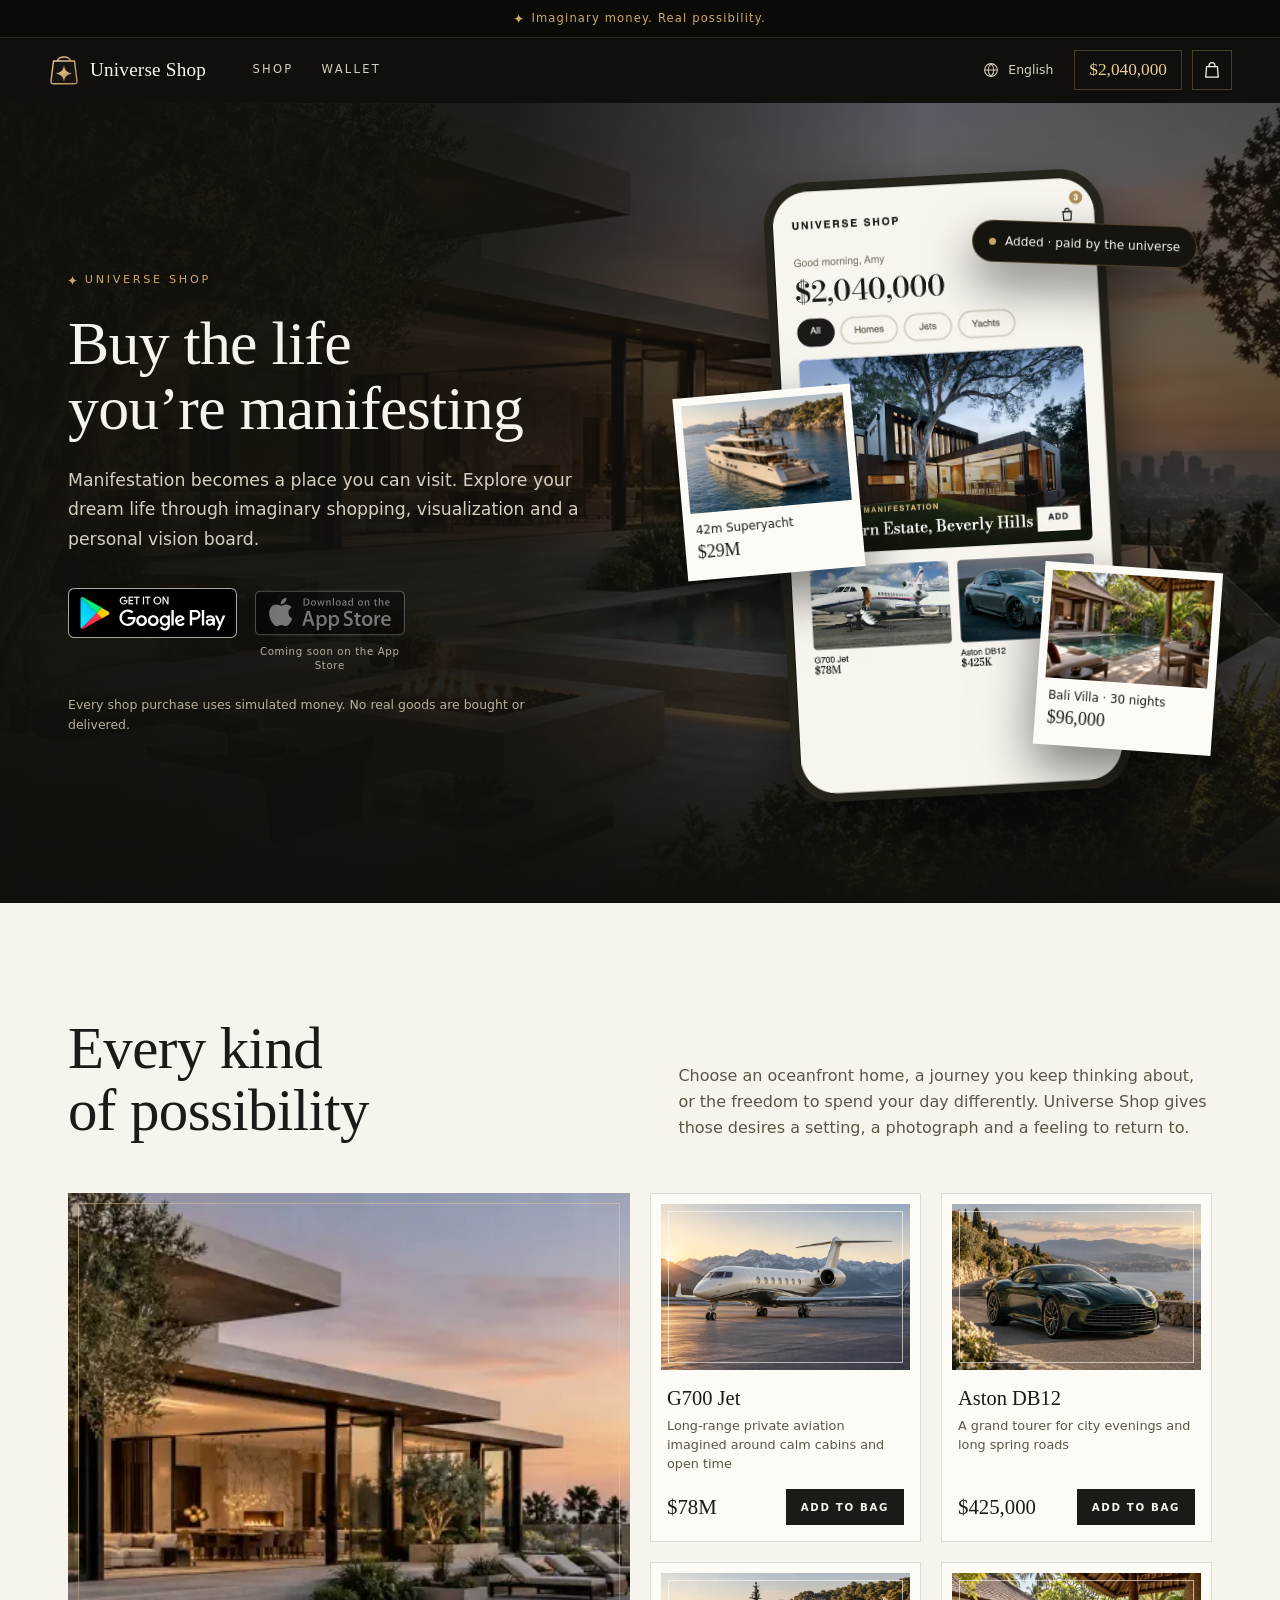
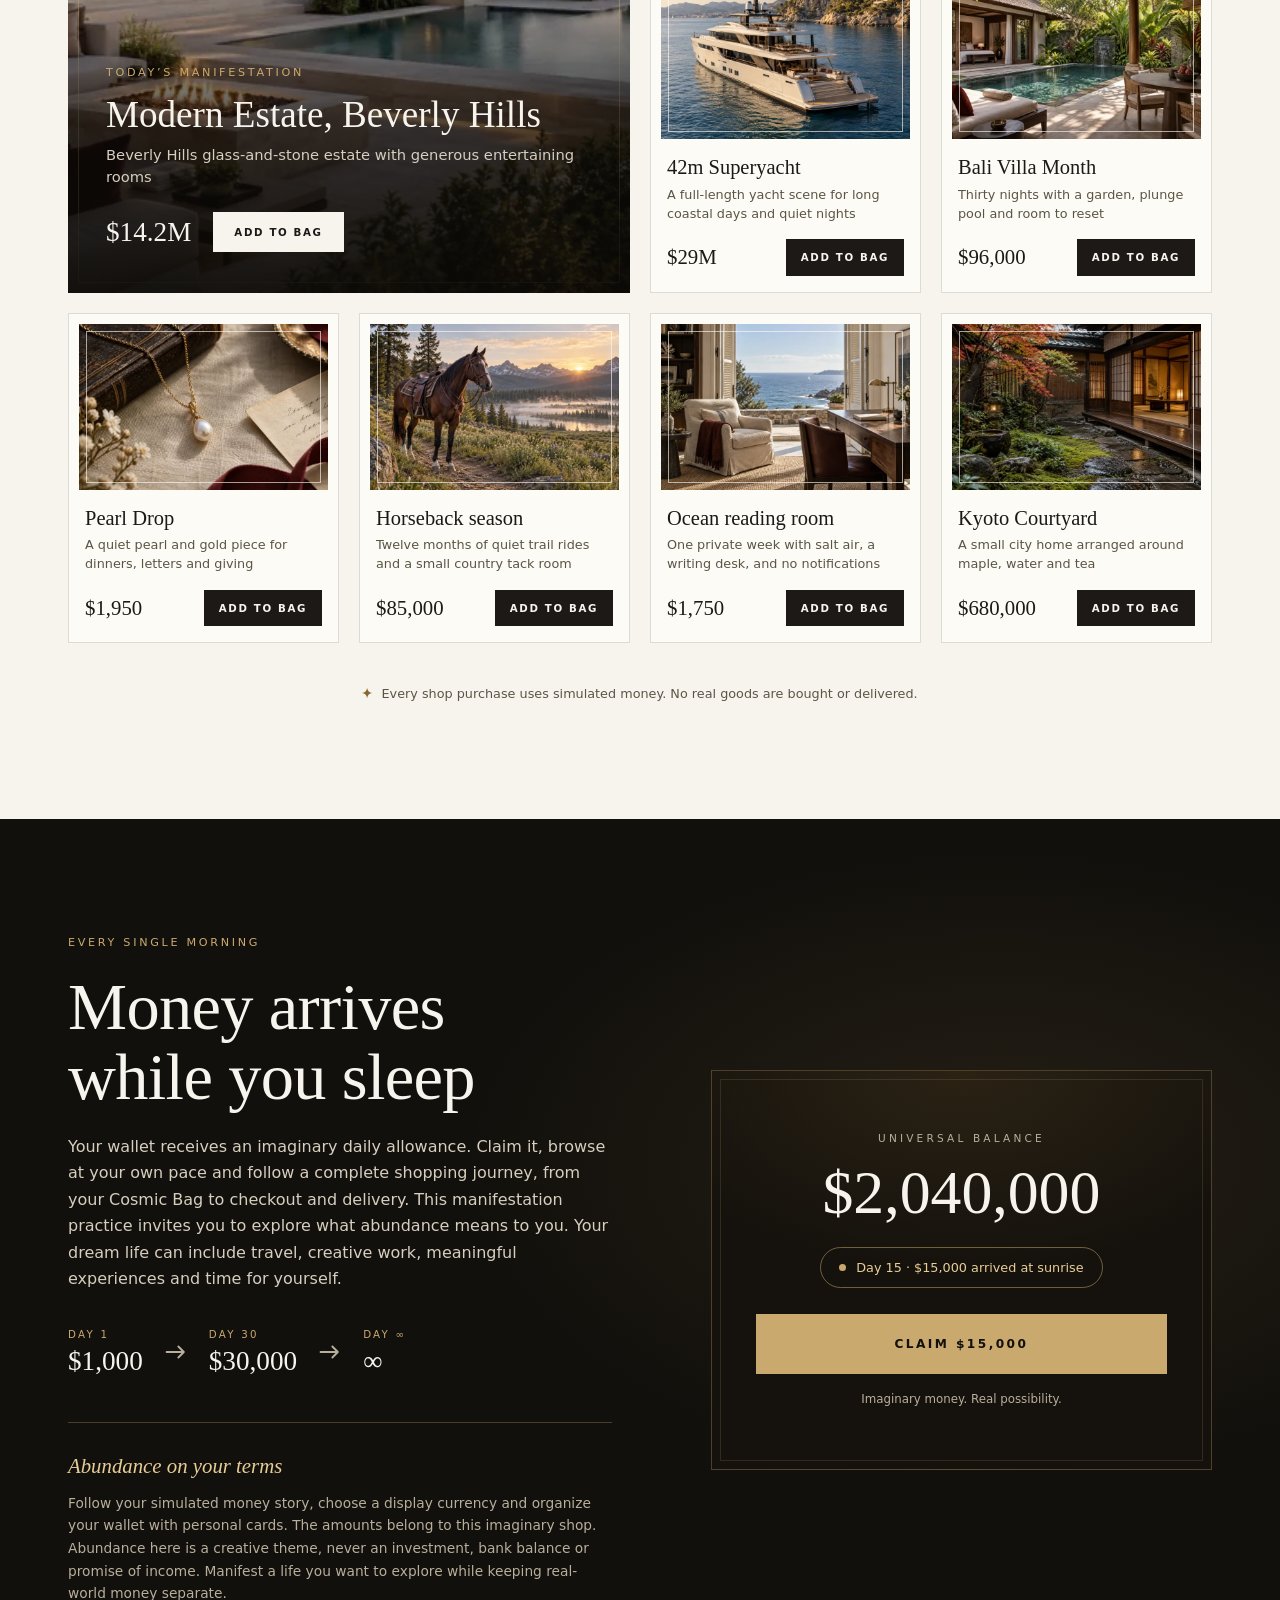
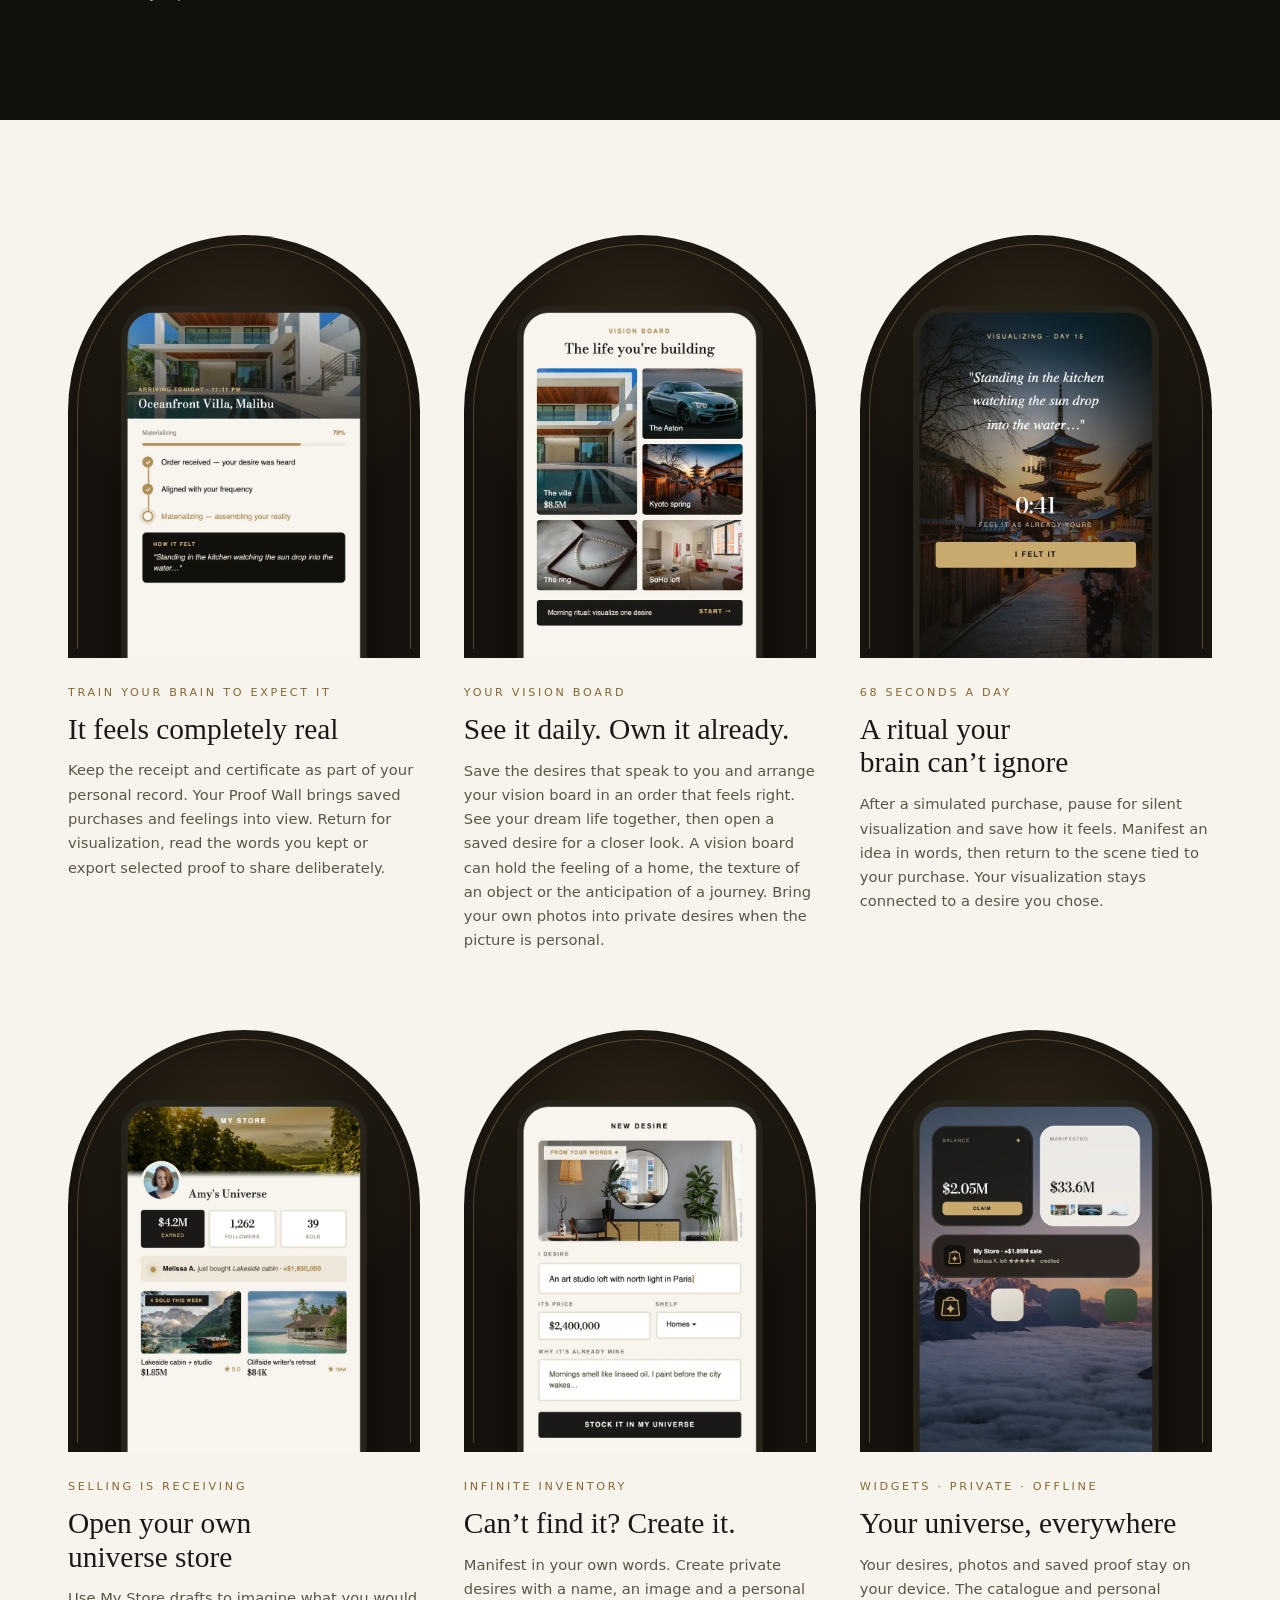
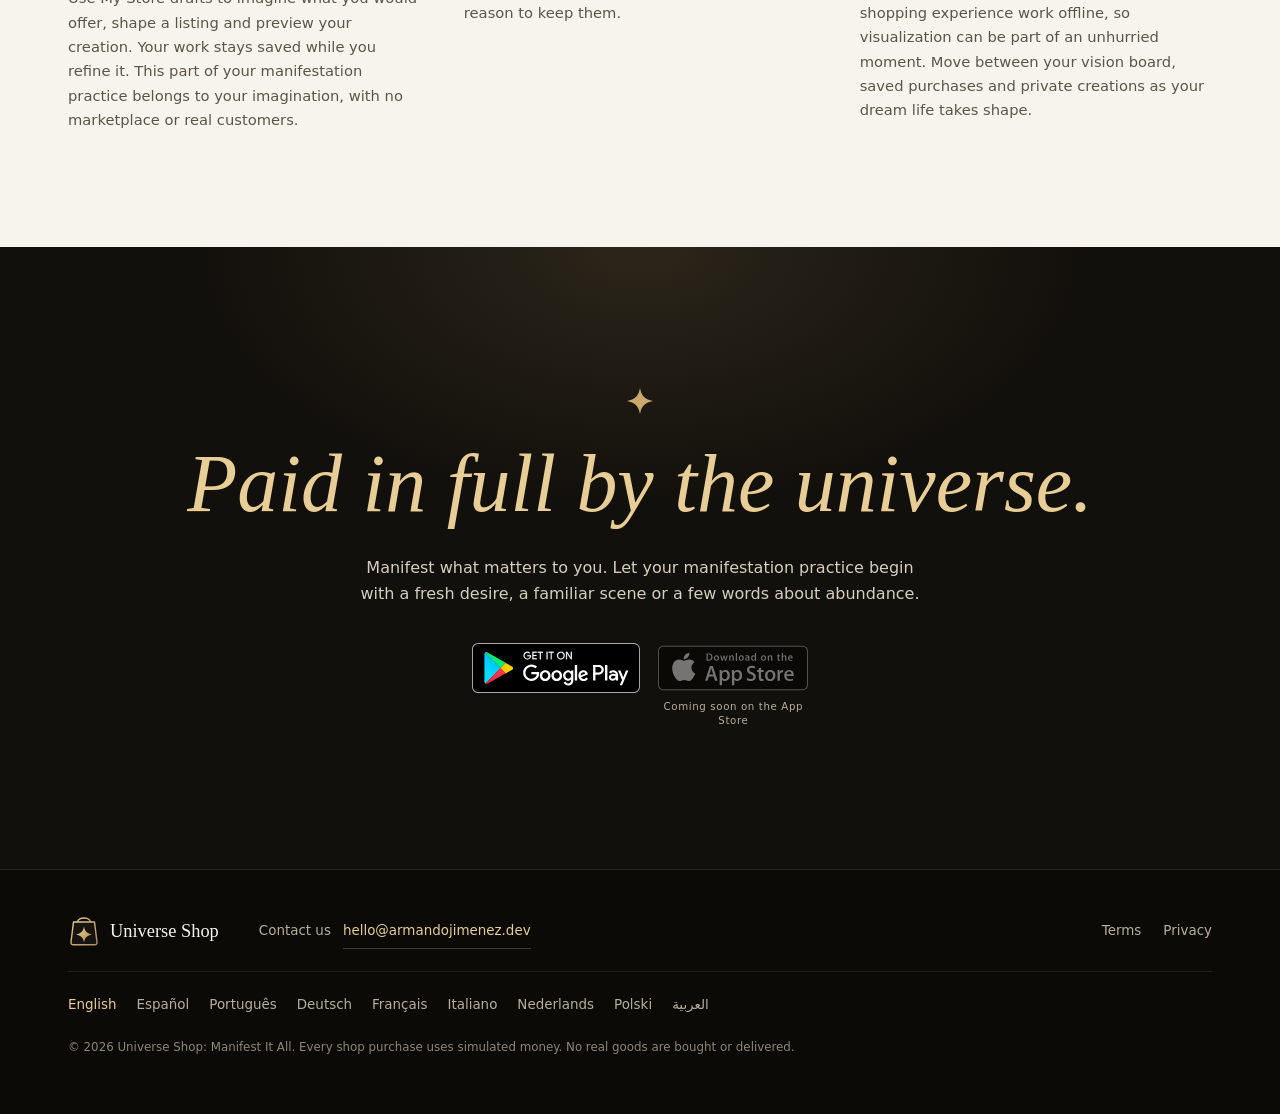
==== index.html @ 922a2279 "Universe Shop landing page: nine languages, built from the app repo's store-release/landing Co-Autho" ====
<!doctype html>
<html lang="en" dir="ltr" data-app-slug="universe-shop" data-langs="en,es,pt-BR,de,fr,it,nl,pl,ar">
<head>
  <meta charset="utf-8">
  <meta name="viewport" content="width=device-width, initial-scale=1">
  <title>Universe Shop: Manifest It All</title>
  <meta name="description" content="Manifestation becomes a place you can visit. Explore your dream life through imaginary shopping, visualization and a personal vision board.">
  <link rel="canonical" href="https://armandojimenez.dev/universe-shop/">
  <link rel="alternate" hreflang="en" href="https://armandojimenez.dev/universe-shop/">
  <link rel="alternate" hreflang="es" href="https://armandojimenez.dev/universe-shop/es/">
  <link rel="alternate" hreflang="pt-BR" href="https://armandojimenez.dev/universe-shop/pt-br/">
  <link rel="alternate" hreflang="de" href="https://armandojimenez.dev/universe-shop/de/">
  <link rel="alternate" hreflang="fr" href="https://armandojimenez.dev/universe-shop/fr/">
  <link rel="alternate" hreflang="it" href="https://armandojimenez.dev/universe-shop/it/">
  <link rel="alternate" hreflang="nl" href="https://armandojimenez.dev/universe-shop/nl/">
  <link rel="alternate" hreflang="pl" href="https://armandojimenez.dev/universe-shop/pl/">
  <link rel="alternate" hreflang="ar" href="https://armandojimenez.dev/universe-shop/ar/">
  <link rel="alternate" hreflang="x-default" href="https://armandojimenez.dev/universe-shop/">
  <meta property="og:type" content="website">
  <meta property="og:site_name" content="Universe Shop">
  <meta property="og:title" content="Universe Shop: Manifest It All">
  <meta property="og:description" content="Manifestation through imaginary shopping. Picture your dream life.">
  <meta property="og:url" content="https://armandojimenez.dev/universe-shop/">
  <meta property="og:locale" content="en_US">
  <meta property="og:image" content="https://armandojimenez.dev/universe-shop/assets/og/en.jpg">
  <meta property="og:image:type" content="image/jpeg">
  <meta property="og:image:width" content="1024">
  <meta property="og:image:height" content="500">
  <meta property="og:image:alt" content="Buy the life you’re manifesting">
  <meta name="twitter:card" content="summary_large_image">
  <meta name="twitter:title" content="Universe Shop: Manifest It All">
  <meta name="twitter:description" content="Manifestation through imaginary shopping. Picture your dream life.">
  <meta name="twitter:image" content="https://armandojimenez.dev/universe-shop/assets/og/en.jpg">
  <meta name="theme-color" content="#12100C">
  <link rel="icon" href="assets/favicon.svg" type="image/svg+xml">
  <link rel="icon" href="assets/favicon.png" sizes="48x48" type="image/png">
  <link rel="apple-touch-icon" href="assets/apple-touch-icon.png">
  <link rel="preload" href="assets/fonts/BodoniModa.woff2" as="font" type="font/woff2" crossorigin>
  <link rel="preload" href="assets/fonts/Sora.woff2" as="font" type="font/woff2" crossorigin>
  <link rel="preload" as="image" href="assets/hero.webp" imagesrcset="assets/hero-800.webp 800w, assets/hero.webp 1600w" imagesizes="100vw" fetchpriority="high">
  <link rel="stylesheet" href="style.css?v=ee47885c96">
  <script type="application/ld+json">
{
  "@context": "https://schema.org",
  "@type": "MobileApplication",
  "name": "Universe Shop: Manifest It All",
  "alternateName": "Universe Shop",
  "description": "Manifestation becomes a place you can visit. Explore your dream life through imaginary shopping, visualization and a personal vision board.",
  "url": "https://armandojimenez.dev/universe-shop/",
  "inLanguage": "en",
  "applicationCategory": "LifestyleApplication",
  "operatingSystem": "Android",
  "image": "https://armandojimenez.dev/universe-shop/assets/og/en.jpg",
  "downloadUrl": "https://play.google.com/store/apps/details?id=dev.armandojimenez.universeshop",
  "offers": {
    "@type": "Offer",
    "price": "0",
    "priceCurrency": "USD"
  }
}
  </script>
  <script>document.documentElement.classList.add('js');</script>
</head>
<body>
<a class="skip" href="#main">Skip to content</a>
<p class="announce"><svg class="spark" viewBox="16 21.5 16 16" aria-hidden="true"><path d="M24 21.5C24.9 26.4 27.1 28.6 32 29.5 27.1 30.4 24.9 32.6 24 37.5 23.1 32.6 20.9 30.4 16 29.5 20.9 28.6 23.1 26.4 24 21.5Z"/></svg><span>Imaginary money. Real possibility.</span></p>
<header class="nav" data-nav>
  <a class="brand" href="#top" aria-label="Universe Shop"><svg class="mark" viewBox="8 10 32 32" aria-hidden="true"><defs><linearGradient id="mk" x1="0" y1="0" x2="1" y2="1"><stop offset="0" stop-color="#E8CD96"/><stop offset="1" stop-color="#B08D57"/></linearGradient></defs><path d="M17.5 17.5C17.5 11.5 30.5 11.5 30.5 17.5" fill="none" stroke="url(#mk)" stroke-width="1.6" stroke-linecap="round"/><path d="M13.5 17L34.5 17 37 37.2Q37.3 39.8 34.6 39.8L13.4 39.8Q10.7 39.8 11 37.2Z" fill="#171310" stroke="url(#mk)" stroke-width="1.4" stroke-linejoin="round"/><path d="M24 21.5C24.9 26.4 27.1 28.6 32 29.5 27.1 30.4 24.9 32.6 24 37.5 23.1 32.6 20.9 30.4 16 29.5 20.9 28.6 23.1 26.4 24 21.5Z" fill="url(#mk)"/></svg><span class="brand__name">Universe Shop</span></a>
  <nav class="nav__links">
    <a href="#shop">Shop</a>
    <a href="#wallet">Wallet</a>
  </nav>
  <div class="nav__tools">
    <details class="lang">
      <summary aria-label="Language: English"><svg viewBox="0 0 24 24" aria-hidden="true" fill="none" stroke="currentColor" stroke-width="1.4"><circle cx="12" cy="12" r="8.5"/><path d="M3.5 12h17M12 3.5c2.6 2.6 3.8 5.400 3.800 8.500s-1.200 5.900-3.800 8.500c-2.600-2.600-3.800-5.400-3.800-8.500s1.200-5.900 3.800-8.500z"/></svg><span>English</span></summary>
      <div class="lang__menu">
        <a href="./" hreflang="en" lang="en" aria-current="page">English</a>
        <a href="./es/" hreflang="es" lang="es">Español</a>
        <a href="./pt-br/" hreflang="pt-BR" lang="pt-BR">Português</a>
        <a href="./de/" hreflang="de" lang="de">Deutsch</a>
        <a href="./fr/" hreflang="fr" lang="fr">Français</a>
        <a href="./it/" hreflang="it" lang="it">Italiano</a>
        <a href="./nl/" hreflang="nl" lang="nl">Nederlands</a>
        <a href="./pl/" hreflang="pl" lang="pl">Polski</a>
        <a href="./ar/" hreflang="ar" lang="ar">العربية</a>
      </div>
    </details>
    <a class="chip" href="#wallet" aria-label="Universe Balance: $2,040,000"><bdi data-balance>$2,040,000</bdi></a>
    <button class="bagbtn" type="button" data-bag-open aria-label="Your bag"><svg viewBox="0 0 24 24" aria-hidden="true" fill="none" stroke="currentColor" stroke-width="1.5" stroke-linecap="round" stroke-linejoin="round"><path d="M8.5 8V6.5a3.5 3.5 0 0 1 7 0V8"/><path d="M5.5 8h13l1 12.5h-15z"/></svg><span class="bagbtn__count" data-bag-count hidden></span></button>
  </div>
</header>
<main id="main">
  <section class="hero" id="top">
    <img class="hero__bg" src="assets/hero.webp" srcset="assets/hero-800.webp 800w, assets/hero.webp 1600w" sizes="100vw" alt="" width="1600" height="1067" fetchpriority="high">
    <div class="hero__in wrap">
      <div class="hero__copy">
        <p class="kicker"><svg class="spark" viewBox="16 21.5 16 16" aria-hidden="true"><path d="M24 21.5C24.9 26.4 27.1 28.6 32 29.5 27.1 30.4 24.9 32.6 24 37.5 23.1 32.6 20.9 30.4 16 29.5 20.9 28.6 23.1 26.4 24 21.5Z"/></svg>UNIVERSE SHOP</p>
        <h1 style="--fit:1.000">Buy the life<br>you’re manifesting</h1>
        <p class="lede">Manifestation becomes a place you can visit. Explore your dream life through imaginary shopping, visualization and a personal vision board.</p>
      </div>
      <div class="hero__stage">
        <span class="device"><img class="phone" src="assets/screens/en/buy.webp" width="660" height="1203" alt="Universe Shop: Shop" decoding="async"></span>
        <div class="pop pop--a" aria-hidden="true"><img src="assets/shop/us-water-001.webp" width="720" height="480" alt="" decoding="async" fetchpriority="low"><span class="pop__name">42m Superyacht</span><bdi class="pop__price">$29M</bdi></div>
        <div class="pop pop--b" aria-hidden="true"><img src="assets/shop/us-voyage-004.webp" width="720" height="480" alt="" decoding="async" fetchpriority="low"><span class="pop__name">Bali Villa · 30 nights</span><bdi class="pop__price">$96,000</bdi></div>
        <p class="pop pop--c" aria-hidden="true"><i></i>Added · paid by the universe</p>
      </div>
      <div class="hero__get">
        <div class="badges"><a class="store-badge" data-store="google" href="https://play.google.com/store/apps/details?id=dev.armandojimenez.universeshop" target="_blank" rel="noopener"><img src="assets/google-play-badge.svg" alt="Get it on Google Play" width="168" height="50"></a><span class="store-badge store-badge--soon" data-store="apple" aria-disabled="true"><img src="assets/app-store-badge.svg" alt="Coming soon on the App Store" width="150" height="50"><span class="store-badge__soon-label">Coming soon on the App Store</span></span></div>
        <p class="fine">Every shop purchase uses simulated money. No real goods are bought or delivered.</p>
      </div>
    </div>
  </section>
  <section class="shelf" id="shop">
    <div class="wrap">
      <header class="shelf__head">
        <h2>Every kind of possibility</h2>
        <p>Choose an oceanfront home, a journey you keep thinking about, or the freedom to spend your day differently. Universe Shop gives those desires a setting, a photograph and a feeling to return to.</p>
      </header>
      <div class="shelf__grid">
      <article class="piece piece--lead" data-id="us-home-002">
        <div class="piece__art"><img src="assets/shop/us-home-002.webp" width="720" height="480" alt="High-end editorial photograph of a Beverly Hills modern estate, glass walls, pale stone, landscaped courtyard and dusk light, no identifiable people." loading="lazy" decoding="async"></div>
        <div class="piece__over">
          <p class="kicker">Today’s manifestation</p>
          <h3>Modern Estate, Beverly Hills</h3>
          <p class="piece__sub">Beverly Hills glass-and-stone estate with generous entertaining rooms</p>
          <div class="piece__row"><bdi class="price">$14.2M</bdi><button class="add" type="button" data-add="us-home-002">Add to bag</button></div>
        </div>
      </article>
      <article class="piece" data-id="us-air-001">
        <div class="piece__art"><img src="assets/shop/us-air-001.webp" width="720" height="480" alt="A long white and navy private jet with ten oval cabin windows, rear-mounted engines and swept wings on an Alpine runway at sunrise." loading="lazy" decoding="async"></div>
        <h3>G700 Jet</h3>
        <p class="piece__sub">Long-range private aviation imagined around calm cabins and open time</p>
        <div class="piece__row"><bdi class="price">$78M</bdi><button class="add" type="button" data-add="us-air-001">Add to bag</button></div>
      </article>
      <article class="piece" data-id="us-car-003">
        <div class="piece__art"><img src="assets/shop/us-car-003.webp" width="720" height="480" alt="Realistic editorial photograph of an Aston Martin DB12 grand tourer on a spring road, three-quarter front view, no people, no invented badges." loading="lazy" decoding="async"></div>
        <h3>Aston DB12</h3>
        <p class="piece__sub">A grand tourer for city evenings and long spring roads</p>
        <div class="piece__row"><bdi class="price">$425,000</bdi><button class="add" type="button" data-add="us-car-003">Add to bag</button></div>
      </article>
      <article class="piece" data-id="us-water-001">
        <div class="piece__art"><img src="assets/shop/us-water-001.webp" width="720" height="480" alt="Aerial-to-level editorial photograph of a 42 metre superyacht at a quiet Mediterranean anchorage, shaded aft deck, realistic vessel, no people." loading="lazy" decoding="async"></div>
        <h3>42m Superyacht</h3>
        <p class="piece__sub">A full-length yacht scene for long coastal days and quiet nights</p>
        <div class="piece__row"><bdi class="price">$29M</bdi><button class="add" type="button" data-add="us-water-001">Add to bag</button></div>
      </article>
      <article class="piece" data-id="us-voyage-004">
        <div class="piece__art"><img src="assets/shop/us-voyage-004.webp" width="720" height="480" alt="Lush editorial photograph of a Bali garden villa with plunge pool, tropical plants and shaded table, warm natural light, no people." loading="lazy" decoding="async"></div>
        <h3>Bali Villa Month</h3>
        <p class="piece__sub">Thirty nights with a garden, plunge pool and room to reset</p>
        <div class="piece__row"><bdi class="price">$96,000</bdi><button class="add" type="button" data-add="us-voyage-004">Add to bag</button></div>
      </article>
      <article class="piece" data-id="us-jewel-004">
        <div class="piece__art"><img src="assets/shop/us-jewel-004.webp" width="720" height="480" alt="Quiet editorial macro photograph of a single pearl drop in a fine gold setting on linen beside a handwritten note, no brand or grade claims." loading="lazy" decoding="async"></div>
        <h3>Pearl Drop</h3>
        <p class="piece__sub">A quiet pearl and gold piece for dinners, letters and giving</p>
        <div class="piece__row"><bdi class="price">$1,950</bdi><button class="add" type="button" data-add="us-jewel-004">Add to bag</button></div>
      </article>
      <article class="piece" data-id="us-art-004">
        <div class="piece__art"><img src="assets/shop/us-art-004.webp" width="720" height="480" alt="Dawn horseback trail beside meadow and pine, with calm horse, leather tack, and soft mist; documentary editorial tone, no rider identity or brand markings." loading="lazy" decoding="async"></div>
        <h3>Horseback season</h3>
        <p class="piece__sub">Twelve months of quiet trail rides and a small country tack room</p>
        <div class="piece__row"><bdi class="price">$85,000</bdi><button class="add" type="button" data-add="us-art-004">Add to bag</button></div>
      </article>
      <article class="piece" data-id="us-wellness-003">
        <div class="piece__art"><img src="assets/shop/us-wellness-003.webp" width="720" height="480" alt="Minimal ocean-facing reading room with open shutters, linen chair, writing desk, single book, and visible horizon; natural coastal light, no legible text." loading="lazy" decoding="async"></div>
        <h3>Ocean reading room</h3>
        <p class="piece__sub">One private week with salt air, a writing desk, and no notifications</p>
        <div class="piece__row"><bdi class="price">$1,750</bdi><button class="add" type="button" data-add="us-wellness-003">Add to bag</button></div>
      </article>
      <article class="piece" data-id="us-home-006">
        <div class="piece__art"><img src="assets/shop/us-home-006.webp" width="720" height="480" alt="Quiet editorial photograph of a Kyoto courtyard house, timber screens, moss, maple and rain-dark stone, warm interior glow, no people." loading="lazy" decoding="async"></div>
        <h3>Kyoto Courtyard</h3>
        <p class="piece__sub">A small city home arranged around maple, water and tea</p>
        <div class="piece__row"><bdi class="price">$680,000</bdi><button class="add" type="button" data-add="us-home-006">Add to bag</button></div>
      </article>
      </div>
      <p class="shelf__note"><svg class="spark" viewBox="16 21.5 16 16" aria-hidden="true"><path d="M24 21.5C24.9 26.4 27.1 28.6 32 29.5 27.1 30.4 24.9 32.6 24 37.5 23.1 32.6 20.9 30.4 16 29.5 20.9 28.6 23.1 26.4 24 21.5Z"/></svg><span>Every shop purchase uses simulated money. No real goods are bought or delivered.</span></p>
    </div>
  </section>
  <section class="wallet" id="wallet">
    <div class="wrap wallet__in">
      <div class="wallet__copy">
        <p class="kicker">EVERY SINGLE MORNING</p>
        <h2 style="--fit:1.000">Money arrives<br>while you sleep</h2>
        <p>Your wallet receives an imaginary daily allowance. Claim it, browse at your own pace and follow a complete shopping journey, from your Cosmic Bag to checkout and delivery. This manifestation practice invites you to explore what abundance means to you. Your dream life can include travel, creative work, meaningful experiences and time for yourself.</p>
        <ol class="steps"><li><span>DAY 1</span><bdi>$1,000</bdi></li><li class="steps__to"><svg class="arrow" viewBox="0 0 14 10" aria-hidden="true" fill="none" stroke="currentColor" stroke-width="1.2" stroke-linecap="round" stroke-linejoin="round"><path d="M1 5h11M8.500 1.500 12 5 8.500 8.500"/></svg></li><li><span>DAY 30</span><bdi>$30,000</bdi></li><li class="steps__to"><svg class="arrow" viewBox="0 0 14 10" aria-hidden="true" fill="none" stroke="currentColor" stroke-width="1.2" stroke-linecap="round" stroke-linejoin="round"><path d="M1 5h11M8.500 1.500 12 5 8.500 8.500"/></svg></li><li><span>DAY ∞</span><bdi>∞</bdi></li></ol>
      </div>
      <div class="till">
        <p class="till__label">UNIVERSAL BALANCE</p>
        <p class="till__amount"><bdi data-balance>$2,040,000</bdi></p>
        <p class="till__note" data-claim-note aria-live="polite"><i></i><span>Day 15 · $15,000 arrived at sunrise</span></p>
        <button class="till__claim" type="button" data-claim>Claim $15,000</button>
        <p class="till__sim">Imaginary money. Real possibility.</p>
      </div>
      <aside class="wallet__terms">
        <h3>Abundance on your terms</h3>
        <p>Follow your simulated money story, choose a display currency and organize your wallet with personal cards. The amounts belong to this imaginary shop. Abundance here is a creative theme, never an investment, bank balance or promise of income. Manifest a life you want to explore while keeping real-world money separate.</p>
      </aside>
    </div>
  </section>
  <section class="windows" id="app">
    <div class="wrap windows__grid">
      <article class="window">
        <div class="window__niche"><span class="device"><img class="phone" src="assets/screens/en/real.webp" width="660" height="1188" alt="Universe Shop: Your Estate" loading="lazy" decoding="async"></span></div>
        <p class="kicker">TRAIN YOUR BRAIN TO EXPECT IT</p>
        <h2>It feels completely real</h2>
        <p>Keep the receipt and certificate as part of your personal record. Your Proof Wall brings saved purchases and feelings into view. Return for visualization, read the words you kept or export selected proof to share deliberately.</p>
      </article>
      <article class="window">
        <div class="window__niche"><span class="device"><img class="phone" src="assets/screens/en/board.webp" width="660" height="1203" alt="Universe Shop: VISION BOARD" loading="lazy" decoding="async"></span></div>
        <p class="kicker">YOUR VISION BOARD</p>
        <h2>See it daily. Own it already.</h2>
        <p>Save the desires that speak to you and arrange your vision board in an order that feels right. See your dream life together, then open a saved desire for a closer look. A vision board can hold the feeling of a home, the texture of an object or the anticipation of a journey. Bring your own photos into private desires when the picture is personal.</p>
      </article>
      <article class="window">
        <div class="window__niche"><span class="device"><img class="phone" src="assets/screens/en/ritual.webp" width="660" height="1125" alt="Universe Shop: FEEL IT REAL" loading="lazy" decoding="async"></span></div>
        <p class="kicker">68 SECONDS A DAY</p>
        <h2>A ritual your brain can’t ignore</h2>
        <p>After a simulated purchase, pause for silent visualization and save how it feels. Manifest an idea in words, then return to the scene tied to your purchase. Your visualization stays connected to a desire you chose.</p>
      </article>
      <article class="window">
        <div class="window__niche"><span class="device"><img class="phone" src="assets/screens/en/store.webp" width="660" height="1172" alt="Universe Shop: My Store" loading="lazy" decoding="async"></span></div>
        <p class="kicker">SELLING IS RECEIVING</p>
        <h2>Open your own universe store</h2>
        <p>Use My Store drafts to imagine what you would offer, shape a listing and preview your creation. Your work stays saved while you refine it. This part of your manifestation practice belongs to your imagination, with no marketplace or real customers.</p>
      </article>
      <article class="window">
        <div class="window__niche"><span class="device"><img class="phone" src="assets/screens/en/create.webp" width="660" height="1172" alt="Universe Shop: NEW DESIRE" loading="lazy" decoding="async"></span></div>
        <p class="kicker">INFINITE INVENTORY</p>
        <h2>Can’t find it? Create it.</h2>
        <p>Manifest in your own words. Create private desires with a name, an image and a personal reason to keep them.</p>
      </article>
      <article class="window">
        <div class="window__niche"><span class="device"><img class="phone" src="assets/screens/en/everywhere.webp" width="660" height="1203" alt="Universe Shop: Your universe, at a glance" loading="lazy" decoding="async"></span></div>
        <p class="kicker">WIDGETS · PRIVATE · OFFLINE</p>
        <h2>Your universe, everywhere</h2>
        <p>Your desires, photos and saved proof stay on your device. The catalogue and personal shopping experience work offline, so visualization can be part of an unhurried moment. Move between your vision board, saved purchases and private creations as your dream life takes shape.</p>
      </article>
    </div>
  </section>
  <section class="closing" id="get">
    <div class="wrap">
      <svg class="spark" viewBox="16 21.5 16 16" aria-hidden="true"><path d="M24 21.5C24.9 26.4 27.1 28.6 32 29.5 27.1 30.4 24.9 32.6 24 37.5 23.1 32.6 20.9 30.4 16 29.5 20.9 28.6 23.1 26.4 24 21.5Z"/></svg>
      <h2>Paid in full by the universe.</h2>
      <p>Manifest what matters to you. Let your manifestation practice begin with a fresh desire, a familiar scene or a few words about abundance.</p>
      <div class="badges"><a class="store-badge" data-store="google" href="https://play.google.com/store/apps/details?id=dev.armandojimenez.universeshop" target="_blank" rel="noopener"><img src="assets/google-play-badge.svg" alt="Get it on Google Play" width="168" height="50"></a><span class="store-badge store-badge--soon" data-store="apple" aria-disabled="true"><img src="assets/app-store-badge.svg" alt="Coming soon on the App Store" width="150" height="50"><span class="store-badge__soon-label">Coming soon on the App Store</span></span></div>
    </div>
  </section>
</main>
<footer class="foot">
  <div class="wrap foot__in">
    <div class="foot__brand"><svg class="mark" viewBox="8 10 32 32" aria-hidden="true"><defs><linearGradient id="mk" x1="0" y1="0" x2="1" y2="1"><stop offset="0" stop-color="#E8CD96"/><stop offset="1" stop-color="#B08D57"/></linearGradient></defs><path d="M17.5 17.5C17.5 11.5 30.5 11.5 30.5 17.5" fill="none" stroke="url(#mk)" stroke-width="1.6" stroke-linecap="round"/><path d="M13.5 17L34.5 17 37 37.2Q37.3 39.8 34.6 39.8L13.4 39.8Q10.7 39.8 11 37.2Z" fill="#171310" stroke="url(#mk)" stroke-width="1.4" stroke-linejoin="round"/><path d="M24 21.5C24.9 26.4 27.1 28.6 32 29.5 27.1 30.4 24.9 32.6 24 37.5 23.1 32.6 20.9 30.4 16 29.5 20.9 28.6 23.1 26.4 24 21.5Z" fill="url(#mk)"/></svg><span>Universe Shop</span></div>
    <div class="foot__contact">
      <span>Contact us</span>
      <button type="button" data-copy-email="hello@armandojimenez.dev" aria-label="Copy email address: hello@armandojimenez.dev">hello@armandojimenez.dev</button>
    </div>
    <nav class="foot__links">
      <a href="https://armandojimenez.dev/apps/universe-shop/terms.html">Terms</a>
      <a href="https://armandojimenez.dev/apps/universe-shop/privacy-policy.html">Privacy</a>
    </nav>
    <nav class="foot__langs" aria-label="Language">
      <a href="./" hreflang="en" lang="en" aria-current="page">English</a>
      <a href="./es/" hreflang="es" lang="es">Español</a>
      <a href="./pt-br/" hreflang="pt-BR" lang="pt-BR">Português</a>
      <a href="./de/" hreflang="de" lang="de">Deutsch</a>
      <a href="./fr/" hreflang="fr" lang="fr">Français</a>
      <a href="./it/" hreflang="it" lang="it">Italiano</a>
      <a href="./nl/" hreflang="nl" lang="nl">Nederlands</a>
      <a href="./pl/" hreflang="pl" lang="pl">Polski</a>
      <a href="./ar/" hreflang="ar" lang="ar">العربية</a>
    </nav>
    <p class="foot__legal">© 2026 Universe Shop: Manifest It All. Every shop purchase uses simulated money. No real goods are bought or delivered.</p>
  </div>
</footer>
<dialog class="bag" id="bag" aria-labelledby="bag-title">
  <button class="bag__close" type="button" data-bag-close aria-label="Close"><svg viewBox="0 0 24 24" aria-hidden="true" fill="none" stroke="currentColor" stroke-width="1.5" stroke-linecap="round"><path d="M6 6l12 12M18 6 6 18"/></svg></button>
  <div class="bag__view" data-view="bag">
    <h2 id="bag-title">Your Bag</h2>
    <div class="bag__empty" data-empty>
      <p class="bag__emptytitle">Nothing here yet.</p>
      <p>What do you desire? The inventory is infinite and everything is in stock.</p>
      <button class="btn" type="button" data-bag-start>START DESIRING</button>
    </div>
    <div data-full hidden>
      <ul class="bag__items" data-items></ul>
      <dl class="bag__sums">
        <div><dt>Total</dt><dd><bdi data-total></bdi></dd></div>
        <div><dt>Universe Balance</dt><dd><bdi data-available></bdi></dd></div>
        <div data-provision-row hidden><dt>Provided by the Universe</dt><dd><bdi data-provision></bdi></dd></div>
      </dl>
      <p class="bag__help" data-provision-help hidden>The shortfall is covered with imaginary money. No real payment is taken.</p>
      <button class="btn btn--gold" type="button" data-place></button>
      <p class="bag__fine">Fulfilled by the Universe · No returns needed</p>
    </div>
  </div>
  <div class="bag__view" data-view="certificate" hidden>
    <p class="cert__placed"><svg class="spark" viewBox="16 21.5 16 16" aria-hidden="true"><path d="M24 21.5C24.9 26.4 27.1 28.6 32 29.5 27.1 30.4 24.9 32.6 24 37.5 23.1 32.6 20.9 30.4 16 29.5 20.9 28.6 23.1 26.4 24 21.5Z"/></svg>Order placed</p>
    <div class="cert" tabindex="-1" data-cert>
      <p class="cert__heading">PROOF OF OWNERSHIP</p>
      <h2 class="cert__title">Certificate of<br>Ownership</h2>
      <p>This certifies that</p>
      <p class="cert__owner">You</p>
      <p>are the rightful owner of</p>
      <p class="cert__items" data-cert-items></p>
      <p>in this timeline and all others.</p>
      <p class="cert__date">Claimed in the present tense on <time data-cert-date></time></p>
      <p class="cert__seal"><svg class="mark" viewBox="8 10 32 32" aria-hidden="true"><defs><linearGradient id="mk" x1="0" y1="0" x2="1" y2="1"><stop offset="0" stop-color="#E8CD96"/><stop offset="1" stop-color="#B08D57"/></linearGradient></defs><path d="M17.5 17.5C17.5 11.5 30.5 11.5 30.5 17.5" fill="none" stroke="url(#mk)" stroke-width="1.6" stroke-linecap="round"/><path d="M13.5 17L34.5 17 37 37.2Q37.3 39.8 34.6 39.8L13.4 39.8Q10.7 39.8 11 37.2Z" fill="#171310" stroke="url(#mk)" stroke-width="1.4" stroke-linejoin="round"/><path d="M24 21.5C24.9 26.4 27.1 28.6 32 29.5 27.1 30.4 24.9 32.6 24 37.5 23.1 32.6 20.9 30.4 16 29.5 20.9 28.6 23.1 26.4 24 21.5Z" fill="url(#mk)"/></svg><span>SEALED</span></p>
    </div>
    <blockquote class="cert__say" data-cert-say></blockquote>
    <p class="cert__paid">Paid in full by the universe.</p>
    <div class="cert__get"><a class="store-badge" data-store="google" href="https://play.google.com/store/apps/details?id=dev.armandojimenez.universeshop" target="_blank" rel="noopener"><img src="assets/google-play-badge.svg" alt="Get it on Google Play" width="168" height="50"></a></div>
    <button class="btn btn--line" type="button" data-bag-start>CONTINUE SHOPPING</button>
  </div>
</dialog>
<p class="toast" role="status" aria-live="polite" data-toast></p>
<div class="snackbar" role="status" aria-live="polite"></div>
<script>window.LANDING_STRINGS = {"copied":"Email address copied."}; window.SHOP = {"lang":"en","money":{"pre":"$","group":",","post":""},"balance":2040000,"claim":{"day":15,"amount":15000},"items":{"us-home-002":{"title":"Modern Estate, Beverly Hills","short":"Modern Estate","usd":14200000,"say":"My home gives every gathering room to breathe.","img":"assets/shop/us-home-002.webp"},"us-air-001":{"title":"Private Jet, G700","short":"G700 Jet","usd":78000000,"say":"I cross distance with calm, clarity and time still in my hands.","img":"assets/shop/us-air-001.webp"},"us-car-003":{"title":"Aston DB12","short":"Aston DB12","usd":425000,"say":"I let the long way become part of the destination.","img":"assets/shop/us-car-003.webp"},"us-water-001":{"title":"42m Superyacht","short":"42m Superyacht","usd":29000000,"say":"I move with the water and choose the horizon gently.","img":"assets/shop/us-water-001.webp"},"us-voyage-004":{"title":"Bali Villa, Thirty Nights","short":"Bali Villa Month","usd":96000,"say":"I build a life that leaves space for both focus and wonder.","img":"assets/shop/us-voyage-004.webp"},"us-jewel-004":{"title":"Pearl Drop Heirloom","short":"Pearl Drop","usd":1950,"say":"I let beautiful things travel through loving hands.","img":"assets/shop/us-jewel-004.webp"},"us-art-004":{"title":"The Dawn Horseback Season","short":"Horseback season","usd":85000,"say":"I move through the world with patience, trust, and a steady animal rhythm.","img":"assets/shop/us-art-004.webp"},"us-wellness-003":{"title":"The Ocean-Side Reading Room","short":"Ocean reading room","usd":1750,"say":"The sea gives me room to read, breathe, and return to myself.","img":"assets/shop/us-wellness-003.webp"},"us-home-006":{"title":"Kyoto Courtyard House","short":"Kyoto Courtyard","usd":680000,"say":"I notice beauty in the pace of an ordinary day.","img":"assets/shop/us-home-006.webp"}},"t":{"add":"Add to bag","view":"VIEW BAG","added":"Added · paid by the universe","remove":"Remove {title}","place":"PLACE ORDER · {amount}","received":"{amount} received. It is yours.","claimed":"Day 15 · claimed"}};</script>
<script src="behavior.js?v=ee47885c96"></script>
<script src="shop.js?v=ee47885c96" defer></script>
</body>
</html>
---- style.css ----
/* Universe Shop landing. A boutique at night: noir rooms, ivory shelves, gold keylines.
   The faces are the app's own (Bodoni Moda, Sora; Arabic is set in Noto Sans Arabic under
   both family names, as the app does). Layout uses logical properties throughout, so the
   Arabic page mirrors without a second stylesheet. */
@font-face { font-family: 'Bodoni Moda'; font-style: normal; font-weight: 400 900; font-display: swap; src: url(assets/fonts/BodoniModa.woff2) format('woff2'); }
@font-face { font-family: 'Bodoni Moda'; font-style: italic; font-weight: 400 900; font-display: swap; src: url(assets/fonts/BodoniModa-Italic.woff2) format('woff2'); }
@font-face { font-family: 'Sora'; font-style: normal; font-weight: 100 800; font-display: swap; src: url(assets/fonts/Sora.woff2) format('woff2'); }
@font-face { font-family: 'Bodoni Moda'; font-style: normal; font-weight: 100 900; font-display: swap; src: url(assets/fonts/NotoSansArabic-400.woff2) format('woff2'); unicode-range: U+0600-06FF, U+200C-200F; }
@font-face { font-family: 'Bodoni Moda'; font-style: italic; font-weight: 100 900; font-display: swap; src: url(assets/fonts/NotoSansArabic-400.woff2) format('woff2'); unicode-range: U+0600-06FF, U+200C-200F; }
@font-face { font-family: 'Sora'; font-style: normal; font-weight: 100 500; font-display: swap; src: url(assets/fonts/NotoSansArabic-400.woff2) format('woff2'); unicode-range: U+0600-06FF, U+200C-200F; }
@font-face { font-family: 'Sora'; font-style: normal; font-weight: 501 900; font-display: swap; src: url(assets/fonts/NotoSansArabic-600.woff2) format('woff2'); unicode-range: U+0600-06FF, U+200C-200F; }

:root {
  --ivory: #F7F4EE; --paper: #FDFBF5; --noir: #12100C; --ink: #1C1917;
  --gold: #C9A96E; --gold-lite: #E8CD96; --bronze: #86672F;
  --stone: #5C5546; --sand: #B8AE9C; --mist: #D6CEBF;
  --line: rgba(28, 25, 23, .14); --line-gold: rgba(201, 169, 110, .3);
  --display: 'Bodoni Moda', Didot, 'Bodoni 72', Georgia, serif;
  --text: Sora, 'Avenir Next', 'Segoe UI', system-ui, sans-serif;
  --gutter: clamp(20px, 4vw, 48px);
  --focus: var(--gold);
}
*, *::before, *::after { box-sizing: border-box; }
html { -webkit-text-size-adjust: 100%; scroll-padding-top: 64px; }
body { margin: 0; background: var(--noir); color: var(--ink); font: 400 1rem/1.65 var(--text); -webkit-font-smoothing: antialiased; }
img, svg { display: block; max-width: 100%; }
img { height: auto; }
h1, h2, h3, p, ul, ol, dl, dd, blockquote, figure { margin: 0; padding: 0; }
ul, ol { list-style: none; }
a { color: inherit; }
button { font: inherit; color: inherit; cursor: pointer; }
bdi { unicode-bidi: isolate; }
[hidden] { display: none !important; }
h1, h2, h3 { font-family: var(--display); font-weight: 400; text-wrap: balance; }
:focus-visible { outline: 2px solid var(--focus); outline-offset: 3px; }
.wrap { width: min(1240px, 100%); margin-inline: auto; padding-inline: var(--gutter); }
.spark { width: .8em; height: .8em; fill: currentColor; flex: none; }
.kicker { display: flex; align-items: center; gap: .7em; font-size: .7rem; font-weight: 500; letter-spacing: .24em; text-transform: uppercase; color: var(--gold); }
.skip { position: absolute; inset-inline-start: 12px; top: -80px; z-index: 100; padding: 10px 16px; background: var(--gold); color: var(--noir); font-size: .85rem; text-decoration: none; }
.skip:focus { top: 12px; }
/* The shop's controls appear once its script is running. */
html:not(.shop) .add, html:not(.shop) .bagbtn, html:not(.shop) .till__claim { display: none; }

/* ── Announcement and navigation ───────────────────────────────────────────────── */
.announce { display: flex; justify-content: center; align-items: center; gap: .7em; padding: 9px var(--gutter); background: #0C0A07; color: var(--gold); font-size: .72rem; letter-spacing: .1em; text-align: center; border-block-end: 1px solid rgba(201, 169, 110, .16); }
.nav { position: sticky; top: 0; z-index: 50; display: flex; align-items: center; gap: clamp(12px, 3vw, 40px); padding: 12px var(--gutter); background: rgba(18, 16, 12, .9); color: var(--ivory); border-block-end: 1px solid transparent; transition: border-color .3s, background-color .3s; }
.nav.scrolled { background: rgba(18, 16, 12, .94); -webkit-backdrop-filter: blur(14px); backdrop-filter: blur(14px); border-block-end-color: var(--line-gold); }
.brand { display: flex; align-items: center; gap: 10px; text-decoration: none; }
.mark { width: 32px; height: 32px; flex: none; }
.brand__name { font-family: var(--display); font-size: 1.2rem; letter-spacing: .01em; white-space: nowrap; }
.nav__links { display: flex; gap: 28px; margin-inline-start: 8px; }
.nav__links a { font-size: .72rem; letter-spacing: .2em; text-transform: uppercase; text-decoration: none; color: var(--mist); padding-block: 8px; border-block-end: 1px solid transparent; transition: color .2s, border-color .2s; }
.nav__links a:hover { color: var(--gold-lite); border-block-end-color: var(--gold); }
.nav__tools { display: flex; align-items: center; gap: 10px; margin-inline-start: auto; }
.lang { position: relative; }
.lang summary { display: flex; align-items: center; gap: 8px; height: 40px; padding-inline: 10px; list-style: none; cursor: pointer; font-size: .78rem; color: var(--mist); border: 1px solid transparent; }
.lang summary::-webkit-details-marker { display: none; }
.lang summary svg { width: 18px; height: 18px; }
.lang summary:hover, .lang[open] summary { color: var(--gold-lite); border-color: var(--line-gold); }
.lang__menu { position: absolute; inset-inline-end: 0; top: calc(100% + 8px); min-width: 180px; padding: 8px; background: #17130E; border: 1px solid var(--line-gold); box-shadow: 0 24px 60px rgba(0, 0, 0, .5); display: grid; }
.lang__menu a { padding: 9px 12px; font-size: .85rem; text-decoration: none; color: var(--mist); }
.lang__menu a:hover { background: rgba(201, 169, 110, .1); color: var(--ivory); }
.lang__menu a[aria-current] { color: var(--gold-lite); }
/* One Arabic word in the language list is not worth the Arabic face on the other pages. */
html:not([lang="ar"]) a[lang="ar"] { font-family: system-ui, sans-serif; }
.chip { display: flex; align-items: center; height: 40px; padding-inline: 14px; border: 1px solid var(--line-gold); font-family: var(--display); font-weight: 500; font-size: 1.08rem; text-decoration: none; color: var(--gold-lite); white-space: nowrap; transition: border-color .2s; }
.chip:hover { border-color: var(--gold); }
.bagbtn { position: relative; display: grid; place-items: center; width: 40px; height: 40px; padding: 0; background: none; border: 1px solid var(--line-gold); color: var(--ivory); transition: border-color .2s, color .2s; }
.bagbtn:hover { border-color: var(--gold); color: var(--gold-lite); }
.bagbtn svg { width: 20px; height: 20px; }
.bagbtn__count { position: absolute; top: -7px; inset-inline-end: -7px; min-width: 18px; height: 18px; padding-inline: 5px; border-radius: 9px; background: var(--gold); color: var(--noir); font: 600 .66rem/18px var(--text); text-align: center; }
.bagbtn.is-bump { animation: bump .5s cubic-bezier(.3, 1.6, .5, 1); }
@keyframes bump { 40% { transform: scale(1.18); } }

/* ── Hero ───────────────────────────────────────────────────────────────────────── */
.hero { position: relative; isolation: isolate; overflow: hidden; background: var(--noir); color: var(--ivory); }
.hero__bg { position: absolute; inset: 0; z-index: -2; width: 100%; height: 100%; object-fit: cover; object-position: 70% 50%; }
.hero::before { content: ''; position: absolute; inset: 0; z-index: -1; background: linear-gradient(0deg, var(--noir) 0%, rgba(18, 16, 12, 0) 30%), linear-gradient(90deg, rgba(18, 16, 12, .97) 0%, rgba(18, 16, 12, .9) 40%, rgba(18, 16, 12, .5) 72%, rgba(18, 16, 12, .68) 100%); }
[dir="rtl"] .hero::before { background: linear-gradient(0deg, var(--noir) 0%, rgba(18, 16, 12, 0) 30%), linear-gradient(270deg, rgba(18, 16, 12, .97) 0%, rgba(18, 16, 12, .9) 40%, rgba(18, 16, 12, .5) 72%, rgba(18, 16, 12, .68) 100%); }
[dir="rtl"] .hero__bg { object-position: 30% 50%; }
.hero__in { display: grid; grid-template-columns: minmax(0, 1.08fr) minmax(0, .92fr); grid-template-areas: 'copy stage' 'get stage'; column-gap: clamp(24px, 5vw, 72px); min-height: min(820px, calc(100vh - 100px)); }
.hero__copy { grid-area: copy; align-self: end; padding-block-start: clamp(48px, 9vh, 110px); container-type: inline-size; }
/* The headline is sized from its own column, so the deck's two lines hold at every width. */
.hero h1 { margin-block: 22px 26px; font-size: min(5.2rem, calc(var(--fit, 1) * 10.6cqi)); line-height: 1.04; letter-spacing: -.012em; }
.lede { max-width: 33rem; font-size: 1.08rem; line-height: 1.7; color: var(--mist); }
.hero__get { grid-area: get; align-self: start; padding-block: 34px clamp(48px, 9vh, 110px); }
.badges { display: flex; flex-wrap: wrap; align-items: flex-start; gap: 14px 18px; }
.store-badge { display: inline-flex; flex-direction: column; align-items: center; gap: 7px; text-decoration: none; transition: transform .25s; }
.store-badge img { height: 50px; width: auto; }
a.store-badge:hover { transform: translateY(-2px); }
.store-badge--soon img { opacity: .42; filter: grayscale(1); }
.store-badge--soon { max-width: 150px; }
.store-badge__soon-label { font-size: .64rem; line-height: 1.35; letter-spacing: .06em; color: var(--sand); text-align: center; }
.fine { max-width: 31rem; margin-block-start: 22px; font-size: .78rem; line-height: 1.6; color: var(--sand); }
.hero__stage { grid-area: stage; position: relative; align-self: stretch; min-height: 600px; }
/* A phone is a picture with clear corners; its frame carries the shadow (cheap to paint). */
.device { display: block; border-radius: 16% / 8.3%; box-shadow: 0 30px 64px rgba(0, 0, 0, .6); }
.phone { display: block; width: 100%; }
.hero__stage .device { position: absolute; inset-inline-start: 50%; top: 9%; width: min(340px, 76%); transform: translateX(-50%) rotate(-3deg); transform-origin: 50% 100%; }
[dir="rtl"] .hero__stage .device { transform: translateX(50%) rotate(3deg); }
.pop { position: absolute; z-index: 2; background: var(--paper); color: var(--ink); box-shadow: 0 22px 48px rgba(0, 0, 0, .5); }
.pop--a, .pop--b { display: grid; width: 178px; padding: 8px 8px 12px; }
.pop img { aspect-ratio: 3 / 2; object-fit: cover; }
.pop__name { margin: 10px 4px 0; font-size: .74rem; line-height: 1.3; }
.pop__price { margin-inline: 4px; font-family: var(--display); font-size: 1.12rem; }
.pop--a { inset-inline-start: -7%; top: 36%; rotate: -5deg; }
.pop--b { inset-inline-end: -1%; top: 58%; rotate: 4deg; }
.pop--c { inset-inline-end: 3%; top: 15%; display: flex; align-items: center; gap: 9px; padding: 10px 16px; border-radius: 999px; background: #17130E; color: var(--ivory); border: 1px solid var(--line-gold); font-size: .76rem; rotate: 2deg; white-space: nowrap; }
.pop--c i, .toast i, .till__note i { width: 7px; height: 7px; border-radius: 50%; background: var(--gold); flex: none; }
[dir="rtl"] .pop--a { rotate: 5deg; }
[dir="rtl"] .pop--b { rotate: -4deg; }
[dir="rtl"] .pop--c { rotate: -2deg; }
@media (prefers-reduced-motion: no-preference) {
  .js .hero__stage .device { animation: rise 1s cubic-bezier(.2, .7, .2, 1) both; }
  .js .pop { animation: settle .7s cubic-bezier(.2, .8, .2, 1) both; }
  .js .pop--a { animation-delay: .45s; }
  .js .pop--b { animation-delay: .62s; }
  .js .pop--c { animation-delay: .95s; }
  @keyframes rise { from { opacity: 0; translate: 0 48px; } }
  @keyframes settle { from { opacity: 0; scale: .9; translate: 0 14px; } }
}

/* ── The shelf ──────────────────────────────────────────────────────────────────── */
.shelf { --focus: var(--bronze); background: var(--ivory); padding-block: clamp(72px, 9vw, 132px); }
.shelf__head { display: grid; grid-template-columns: minmax(0, 1fr) minmax(0, 1fr); gap: 20px clamp(24px, 6vw, 96px); align-items: end; margin-block-end: clamp(32px, 4vw, 56px); }
.shelf__head h2 { font-size: clamp(2.2rem, 4.6vw, 4rem); line-height: 1.05; letter-spacing: -.01em; }
.shelf__head p { max-width: 34rem; color: var(--stone); }
.shelf__grid { display: grid; grid-template-columns: repeat(4, minmax(0, 1fr)); gap: 20px; }
.piece { display: flex; flex-direction: column; padding: 10px 10px 16px; background: var(--paper); border: 1px solid var(--line); }
.piece__art { position: relative; overflow: hidden; aspect-ratio: 3 / 2; background: #E9E3D6; }
.piece__art img { width: 100%; height: 100%; object-fit: cover; transition: scale 1.1s cubic-bezier(.2, .7, .2, 1); }
.piece__art::after { content: ''; position: absolute; inset: 7px; border: 1px solid rgba(253, 251, 245, .62); pointer-events: none; }
@media (hover: hover) { .piece:hover .piece__art img { scale: 1.05; } }
.piece h3 { margin: 16px 6px 5px; font-size: 1.28rem; line-height: 1.2; }
.piece__sub { margin-inline: 6px; font-size: .8rem; line-height: 1.5; color: var(--stone); display: -webkit-box; -webkit-box-orient: vertical; -webkit-line-clamp: 3; overflow: hidden; }
.piece__row { display: flex; flex-wrap: wrap; align-items: center; justify-content: space-between; gap: 10px; margin-block-start: auto; padding: 16px 6px 0; }
.price { font-family: var(--display); font-size: 1.3rem; white-space: nowrap; }
.add { padding: 11px 14px; background: var(--ink); color: var(--ivory); border: 1px solid var(--ink); font-size: .64rem; font-weight: 600; letter-spacing: .16em; text-transform: uppercase; line-height: 1.2; transition: background-color .2s, color .2s, border-color .2s; }
.add:hover { background: var(--bronze); border-color: var(--bronze); }
.add.is-in { background: transparent; color: var(--ink); }
.add.is-in:hover { background: var(--ink); color: var(--ivory); border-color: var(--ink); }
.piece--lead { position: relative; grid-column: span 2; grid-row: span 2; padding: 0; min-height: 460px; border: 0; color: var(--ivory); --focus: var(--gold); }
.piece--lead .piece__art { position: absolute; inset: 0; aspect-ratio: auto; }
.piece--lead .piece__art::after { inset: 10px; border-color: rgba(232, 205, 150, .5); }
.piece__over { position: relative; z-index: 1; margin-block-start: auto; padding: clamp(22px, 3vw, 38px); padding-block-start: 120px; background: linear-gradient(0deg, rgba(12, 10, 7, .92) 0%, rgba(12, 10, 7, .7) 48%, rgba(12, 10, 7, 0) 100%); }
.piece--lead h3 { margin: 12px 0 8px; font-size: clamp(1.7rem, 2.9vw, 2.7rem); line-height: 1.1; }
.piece--lead .piece__sub { margin: 0; max-width: 30rem; font-size: .92rem; color: var(--mist); }
.piece--lead .piece__row { padding: 22px 0 0; justify-content: flex-start; gap: 22px; }
.piece--lead .price { font-size: 1.7rem; }
.piece--lead .add { background: var(--ivory); color: var(--ink); border-color: var(--ivory); padding: 13px 20px; }
.piece--lead .add:hover { background: var(--gold); border-color: var(--gold); }
.piece--lead .add.is-in { background: transparent; color: var(--ivory); }
.shelf__note { margin-block-start: 40px; font-size: .8rem; color: var(--stone); text-align: center; }
.shelf__note .spark { display: inline-block; margin-inline-end: .7em; color: var(--bronze); vertical-align: -.05em; }

/* ── The wallet ─────────────────────────────────────────────────────────────────── */
.wallet { background: var(--noir); color: var(--ivory); padding-block: clamp(72px, 9vw, 132px); background-image: radial-gradient(60% 50% at 78% 38%, rgba(201, 169, 110, .1), rgba(201, 169, 110, 0) 70%); }
[dir="rtl"] .wallet { background-image: radial-gradient(60% 50% at 22% 38%, rgba(201, 169, 110, .1), rgba(201, 169, 110, 0) 70%); }
.wallet__in { display: grid; grid-template-columns: minmax(0, 1.05fr) minmax(0, .95fr); grid-template-areas: 'copy till' 'terms till'; gap: 44px clamp(32px, 7vw, 110px); align-items: center; }
.wallet__copy { grid-area: copy; container-type: inline-size; }
.wallet__copy h2 { margin-block: 20px 22px; font-size: min(4.6rem, calc(var(--fit, 1) * 12cqi)); line-height: 1.05; letter-spacing: -.01em; }
.wallet__copy > p:not(.kicker) { max-width: 34rem; color: var(--mist); }
.steps { display: flex; flex-wrap: wrap; align-items: center; gap: 14px 22px; margin-block-start: 34px; }
.steps li { display: grid; gap: 2px; }
.steps span { font-size: .64rem; letter-spacing: .22em; text-transform: uppercase; color: var(--gold); }
.steps bdi { font-family: var(--display); font-size: 1.7rem; line-height: 1.2; }
.steps .steps__to { color: var(--sand); }
.arrow { width: 22px; height: 16px; }
[dir="rtl"] .arrow { transform: scaleX(-1); }
.till { grid-area: till; position: relative; container-type: inline-size; padding: clamp(34px, 4.6vw, 60px) clamp(22px, 3.4vw, 44px); text-align: center; border: 1px solid var(--line-gold); background: radial-gradient(110% 80% at 50% 0%, #2B2214 0%, #15120D 62%); }
.till::before { content: ''; position: absolute; inset: 8px; border: 1px solid rgba(201, 169, 110, .16); pointer-events: none; }
.till__label { font-size: .66rem; letter-spacing: .3em; text-transform: uppercase; color: var(--sand); }
.till__amount { margin-block: 12px 20px; font-family: var(--display); font-size: min(4.4rem, 15cqi); line-height: 1.1; white-space: nowrap; }
.till__note { display: inline-flex; align-items: center; gap: 10px; padding: 9px 18px; border: 1px solid rgba(201, 169, 110, .5); border-radius: 999px; font-size: .8rem; color: var(--gold-lite); }
.till__claim { position: relative; display: block; width: 100%; margin-block: 26px 16px; padding: 19px 16px; background: var(--gold); border: 1px solid var(--gold); color: var(--noir); font-size: .76rem; font-weight: 600; letter-spacing: .2em; text-transform: uppercase; transition: background-color .2s; }
.till__claim:hover { background: var(--gold-lite); }
.till__claim:disabled { background: transparent; color: var(--gold); cursor: default; }
.till__sim { font-size: .74rem; color: var(--sand); }
.wallet__terms { grid-area: terms; align-self: start; max-width: 34rem; padding-block-start: 26px; border-block-start: 1px solid var(--line-gold); }
.wallet__terms h3 { margin-block-end: 8px; font-size: 1.3rem; font-style: italic; color: var(--gold-lite); }
.wallet__terms p { font-size: .86rem; color: var(--sand); }

/* ── Shop windows ───────────────────────────────────────────────────────────────── */
.windows { --focus: var(--bronze); background: var(--ivory); padding-block: clamp(72px, 9vw, 132px); }
.windows__grid { display: grid; grid-template-columns: repeat(3, minmax(0, 1fr)); gap: clamp(48px, 6vw, 84px) clamp(24px, 3.4vw, 52px); }
.window__niche { position: relative; overflow: hidden; aspect-ratio: 5 / 6; margin-block-end: 26px; border-radius: 999px 999px 0 0; background: radial-gradient(70% 55% at 50% 34%, #3B2F1B 0%, #17130E 72%); }
.window__niche::after { content: ''; position: absolute; inset: 9px; border: 1px solid rgba(201, 169, 110, .34); border-block-end: 0; border-radius: 999px 999px 0 0; pointer-events: none; }
.window__niche .device { width: 70%; margin: 20% auto 0; box-shadow: 0 22px 40px rgba(0, 0, 0, .55); }
.window .kicker { color: var(--bronze); }
.window h2 { margin-block: 10px 12px; font-size: clamp(1.6rem, 2.3vw, 2.05rem); line-height: 1.15; }
.window > p:not(.kicker) { font-size: .92rem; color: var(--stone); }

/* ── Closing and footer ─────────────────────────────────────────────────────────── */
.closing { background: var(--noir); color: var(--ivory); padding-block: clamp(84px, 11vw, 160px); text-align: center; background-image: radial-gradient(50% 60% at 50% 0%, rgba(201, 169, 110, .14), rgba(201, 169, 110, 0) 70%); }
.closing .wrap { display: grid; justify-items: center; gap: 26px; }
.closing > .wrap > .spark { width: 26px; height: 26px; color: var(--gold); }
.closing h2 { font-size: clamp(2.5rem, 6.4vw, 5.4rem); font-style: italic; line-height: 1.08; color: var(--gold-lite); max-width: 14em; }
.closing p { max-width: 36rem; color: var(--mist); }
.closing .badges { justify-content: center; margin-block-start: 10px; }
.foot { background: #0C0A07; color: var(--sand); padding-block: 44px 56px; border-block-start: 1px solid rgba(201, 169, 110, .16); font-size: .84rem; }
.foot__in { display: grid; grid-template-columns: auto 1fr auto; gap: 22px 40px; align-items: center; }
.foot__brand { display: flex; align-items: center; gap: 10px; font-family: var(--display); font-size: 1.15rem; color: var(--ivory); }
.foot__contact { display: flex; flex-wrap: wrap; align-items: center; gap: 6px 12px; }
.foot__contact button { padding: 6px 0; background: none; border: 0; border-block-end: 1px solid var(--line-gold); color: var(--gold-lite); }
.foot__contact button:hover { border-block-end-color: var(--gold); }
.foot__links { display: flex; gap: 22px; }
.foot__links a, .foot__langs a { text-decoration: none; }
.foot__links a:hover, .foot__langs a:hover { color: var(--gold-lite); }
.foot__langs { grid-column: 1 / -1; display: flex; flex-wrap: wrap; gap: 6px 20px; padding-block-start: 22px; border-block-start: 1px solid rgba(201, 169, 110, .12); }
.foot__langs a[aria-current] { color: var(--gold-lite); }
.foot__legal { grid-column: 1 / -1; font-size: .74rem; color: #8E8676; }

/* ── The bag and the certificate ────────────────────────────────────────────────── */
.btn { display: block; width: 100%; padding: 17px 18px; background: var(--ink); border: 1px solid var(--ink); color: var(--ivory); font-size: .72rem; font-weight: 600; letter-spacing: .18em; text-transform: uppercase; text-align: center; line-height: 1.3; transition: background-color .2s, color .2s; }
.btn:hover { background: var(--bronze); border-color: var(--bronze); }
.btn--gold { background: var(--gold); border-color: var(--gold); color: var(--noir); }
.btn--gold:hover { background: var(--gold-lite); border-color: var(--gold-lite); }
.btn--line { background: transparent; color: var(--ink); }
.btn--line:hover { color: var(--ivory); }
.bag { --focus: var(--bronze); position: fixed; inset: 0; inset-inline-start: auto; width: min(500px, 100vw); height: 100dvh; max-width: none; max-height: none; margin: 0; padding: 0; border: 0; background: var(--paper); color: var(--ink); overflow-y: auto; overscroll-behavior: contain; box-shadow: 0 0 80px rgba(0, 0, 0, .5); }
.bag::backdrop { background: rgba(12, 10, 7, .62); -webkit-backdrop-filter: blur(3px); backdrop-filter: blur(3px); }
@media (prefers-reduced-motion: no-preference) {
  .bag[open] { animation: drawer .45s cubic-bezier(.2, .8, .2, 1); }
  [dir="rtl"] .bag[open] { animation-name: drawer-rtl; }
  @keyframes drawer { from { translate: 100% 0; } }
  @keyframes drawer-rtl { from { translate: -100% 0; } }
  .cert { animation: seal .7s cubic-bezier(.2, .8, .2, 1) both; }
  @keyframes seal { from { opacity: 0; scale: .96; translate: 0 16px; } }
}
.bag__close { position: absolute; top: 18px; inset-inline-end: 18px; z-index: 2; display: grid; place-items: center; width: 40px; height: 40px; padding: 0; background: none; border: 1px solid var(--line); }
.bag__close svg { width: 18px; height: 18px; }
.bag__close:hover { border-color: var(--ink); }
.bag__view { padding: 30px clamp(20px, 6vw, 34px) 40px; }
.bag__view > h2 { margin-block-end: 22px; padding-inline-end: 52px; font-size: 2.2rem; line-height: 1.1; }
.bag__empty { display: grid; gap: 12px; padding-block: 34px; color: var(--stone); }
.bag__emptytitle { font-family: var(--display); font-size: 1.5rem; color: var(--ink); }
.bag__empty .btn { margin-block-start: 14px; }
.bag__items { border-block-start: 1px solid var(--line); }
.bag__items li { display: grid; grid-template-columns: 92px minmax(0, 1fr) auto; gap: 14px; align-items: center; padding-block: 14px; border-block-end: 1px solid var(--line); }
.bag__items img { aspect-ratio: 3 / 2; object-fit: cover; }
.bag__items b { display: block; font-family: var(--display); font-size: 1.1rem; font-weight: 400; line-height: 1.25; }
.bag__items bdi { font-size: .84rem; color: var(--stone); }
.bag__remove { display: grid; place-items: center; width: 34px; height: 34px; padding: 0; background: none; border: 0; color: var(--stone); }
.bag__remove:hover { color: var(--ink); }
.bag__remove svg { width: 15px; height: 15px; }
.bag__sums { display: grid; gap: 10px; margin-block: 22px 14px; }
.bag__sums div { display: flex; justify-content: space-between; align-items: baseline; gap: 16px; font-size: .88rem; color: var(--stone); }
.bag__sums div:first-child { color: var(--ink); font-size: 1rem; }
.bag__sums div:first-child dd { font-family: var(--display); font-size: 1.6rem; }
.bag__sums [data-provision-row] { color: var(--bronze); }
.bag__help { margin-block-end: 14px; font-size: .78rem; color: var(--stone); }
.bag [data-place] { margin-block-start: 22px; }
.bag__fine { margin-block-start: 14px; font-size: .72rem; text-align: center; color: var(--stone); }
.cert__placed { display: flex; align-items: center; gap: .7em; padding-inline-end: 52px; min-height: 40px; font-size: .7rem; font-weight: 500; letter-spacing: .24em; text-transform: uppercase; color: var(--bronze); }
.cert { margin-block-start: 18px; padding: 44px 26px 34px; background: var(--ivory); border: 1px solid var(--bronze); outline: 1px solid rgba(134, 103, 47, .45); outline-offset: -8px; text-align: center; font-size: .82rem; color: var(--stone); }
.cert:focus-visible { outline: 1px solid rgba(134, 103, 47, .45); outline-offset: -8px; }
.cert__heading { font-size: .62rem; letter-spacing: .3em; text-transform: uppercase; color: var(--bronze); }
.cert__title { margin-block: 12px 22px; font-size: 2.1rem; line-height: 1.08; color: var(--ink); }
.cert__owner { margin-block: 6px; font-family: var(--display); font-style: italic; font-size: 2rem; line-height: 1.2; color: var(--ink); }
.cert__items { display: grid; gap: 4px; margin-block: 12px; font-family: var(--display); font-size: 1.3rem; line-height: 1.25; color: var(--ink); }
.cert__date { margin-block-start: 18px; font-size: .74rem; }
.cert__seal { display: grid; justify-items: center; gap: 6px; margin-block-start: 22px; font-size: .58rem; letter-spacing: .3em; text-transform: uppercase; color: var(--bronze); }
.cert__seal .mark { width: 40px; height: 40px; }
.cert__say { margin-block: 26px 18px; font-family: var(--display); font-style: italic; font-size: 1.22rem; line-height: 1.4; text-align: center; text-wrap: balance; }
.cert__paid { font-size: .68rem; letter-spacing: .24em; text-transform: uppercase; text-align: center; color: var(--bronze); }
.cert__get { display: grid; justify-items: center; margin-block: 24px 18px; }

/* ── Toasts ─────────────────────────────────────────────────────────────────────── */
.toast, .snackbar { position: fixed; inset-inline: 0; bottom: 26px; z-index: 200; width: max-content; max-width: calc(100vw - 32px); margin-inline: auto; padding: 12px 20px; border-radius: 999px; background: #17130E; color: var(--ivory); border: 1px solid var(--line-gold); box-shadow: 0 18px 48px rgba(0, 0, 0, .5); font-size: .82rem; opacity: 0; translate: 0 16px; pointer-events: none; transition: opacity .3s, translate .3s; }
.toast { display: flex; align-items: center; gap: 10px; }
.toast.is-on, .snackbar--show { opacity: 1; translate: 0 0; }

/* ── Arabic: joined letters take no tracking; the script sets taller ─────────── */
html[data-track="none"] { font-size: 106.25%; }
[data-track="none"] * { letter-spacing: 0 !important; }
[data-track="none"] h1, [data-track="none"] h2, [data-track="none"] h3 { line-height: 1.4; }
[data-track="none"] .closing h2, [data-track="none"] .cert__owner, [data-track="none"] .cert__say, [data-track="none"] .wallet__terms h3 { font-style: normal; }
[data-track="none"] .kicker, [data-track="none"] .nav__links a, [data-track="none"] .add, [data-track="none"] .btn, [data-track="none"] .till__claim { font-size: .8rem; }

/* ── Narrower screens ───────────────────────────────────────────────────────────── */
@media (max-width: 1040px) {
  .shelf__grid { grid-template-columns: repeat(3, minmax(0, 1fr)); }
  .windows__grid { grid-template-columns: repeat(2, minmax(0, 1fr)); }
  .foot__in { grid-template-columns: 1fr; }
}
@media (max-width: 860px) {
  .nav__links, .brand__name, .lang summary span { display: none; }
  .hero__in { grid-template-columns: minmax(0, 1fr); grid-template-areas: 'copy' 'stage' 'get'; min-height: 0; }
  .hero::before, [dir="rtl"] .hero::before { background: linear-gradient(0deg, var(--noir) 0%, rgba(18, 16, 12, .86) 34%, rgba(18, 16, 12, .8) 100%); }
  .hero__copy { padding-block-start: 44px; }
  .hero__stage { min-height: 0; height: 430px; margin-block-start: 30px; overflow: hidden; }
  .hero__stage::after { content: ''; position: absolute; inset: auto 0 0; height: 84px; z-index: 3; background: linear-gradient(0deg, var(--noir) 0%, rgba(18, 16, 12, 0) 100%); pointer-events: none; }
  .hero__stage .device { top: 26px; width: 250px; }
  .pop--a, .pop--b { width: 132px; padding: 6px 6px 9px; }
  .pop__name { font-size: .64rem; margin-block-start: 7px; }
  .pop__price { font-size: .95rem; }
  .pop--a { inset-inline-start: 0; top: 150px; }
  .pop--b { inset-inline-end: 0; top: 268px; }
  .pop--c { inset-inline-end: 2%; top: 64px; font-size: .68rem; padding: 8px 13px; }
  .hero__get { padding-block: 8px 64px; }
  .shelf__head { grid-template-columns: minmax(0, 1fr); }
  .wallet__in { grid-template-columns: minmax(0, 1fr); grid-template-areas: 'copy' 'till' 'terms'; }
}
@media (max-width: 640px) {
  .shelf__grid { grid-template-columns: repeat(2, minmax(0, 1fr)); gap: 12px; }
  .piece { padding: 7px 7px 12px; }
  .piece h3 { margin: 12px 4px 4px; font-size: 1.08rem; }
  .piece__sub { margin-inline: 4px; font-size: .74rem; }
  .piece__row { padding: 12px 4px 0; }
  .piece .price { font-size: 1.14rem; }
  .piece .add { width: 100%; padding: 10px 8px; }
  .piece--lead { grid-row: span 1; padding: 0; min-height: 420px; }
  .piece--lead h3 { margin: 10px 0 6px; font-size: 1.8rem; }
  .piece--lead .piece__row { padding: 18px 0 0; }
  .piece--lead .price { font-size: 1.5rem; }
  .piece--lead .add { width: auto; padding: 13px 20px; }
  .windows__grid { grid-template-columns: minmax(0, 1fr); }
  .window__niche { aspect-ratio: 1 / 1; }
  .window__niche .device { width: 58%; margin-block-start: 16%; }
  .steps bdi { font-size: 1.45rem; }
  .chip { padding-inline: 11px; font-size: .95rem; }
}
@media (prefers-reduced-motion: reduce) {
  *, *::before, *::after { animation-duration: .01ms !important; animation-iteration-count: 1 !important; transition-duration: .01ms !important; scroll-behavior: auto !important; }
}
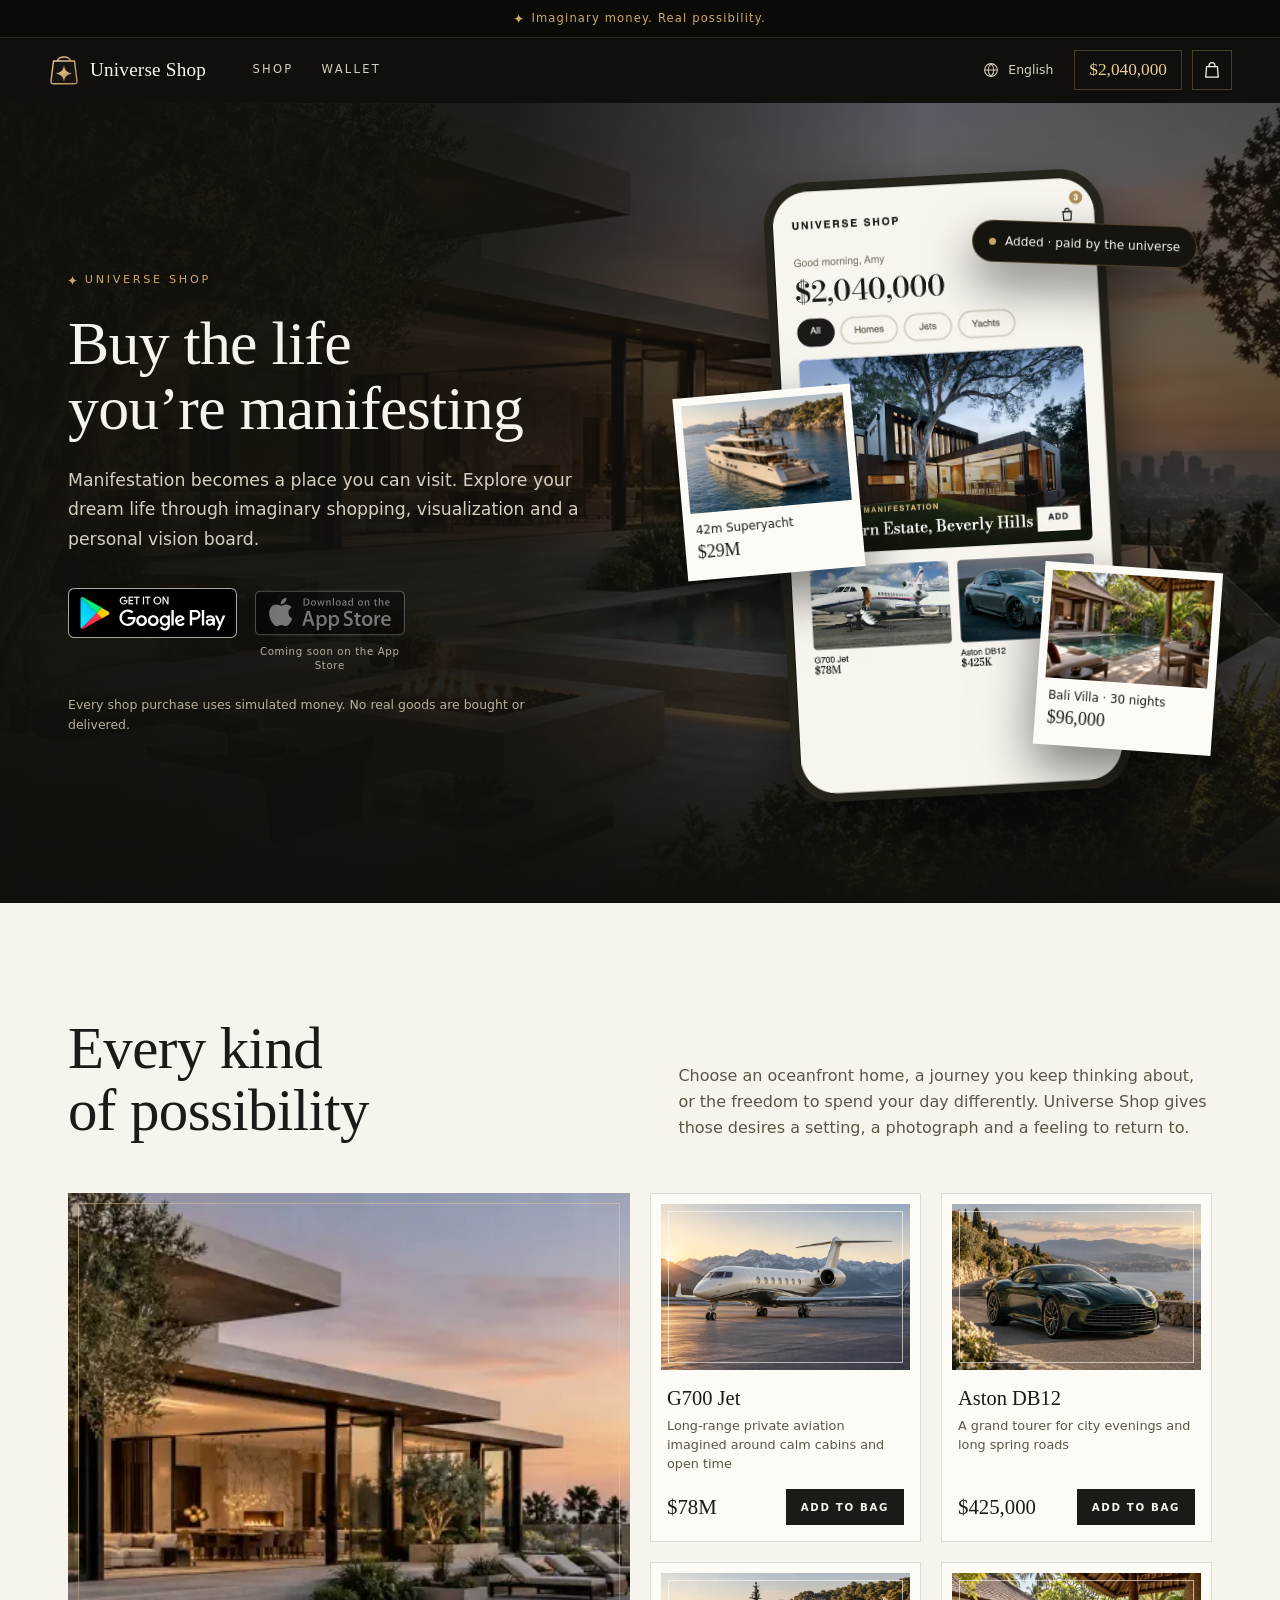
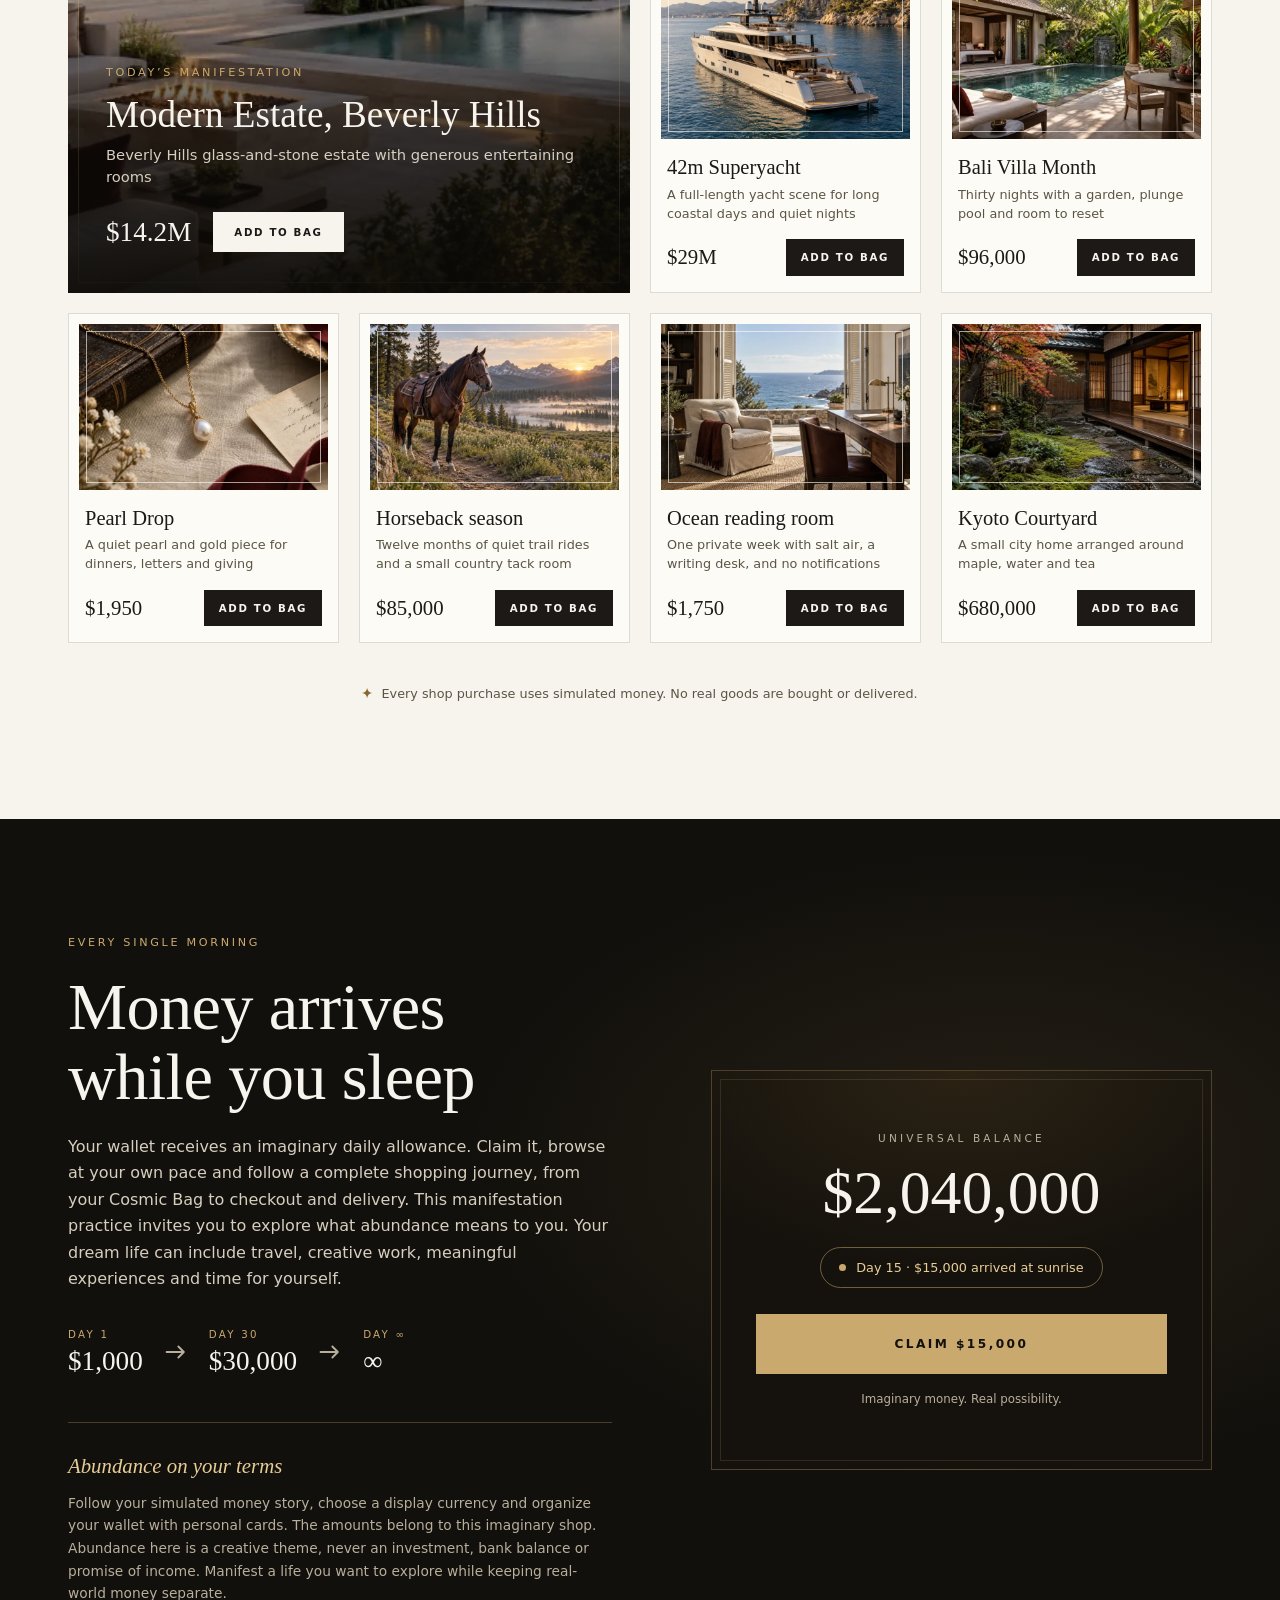
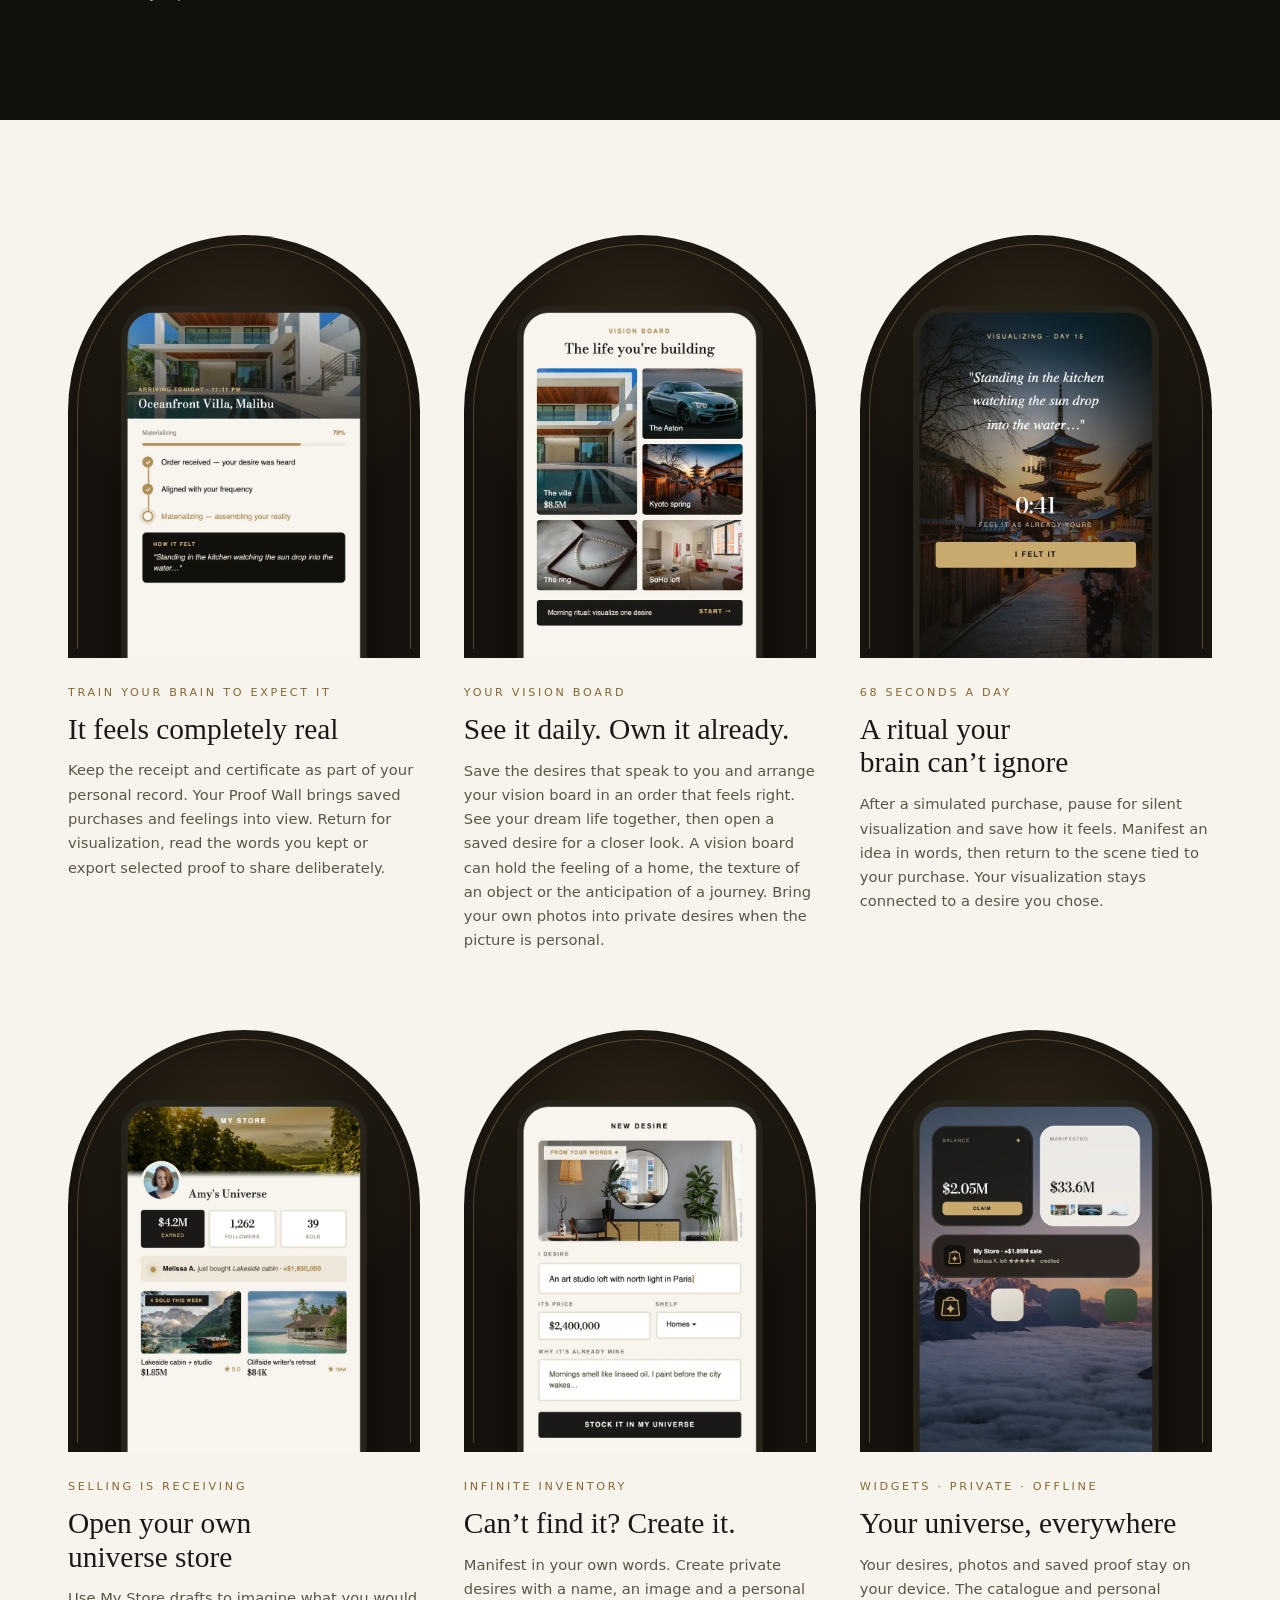
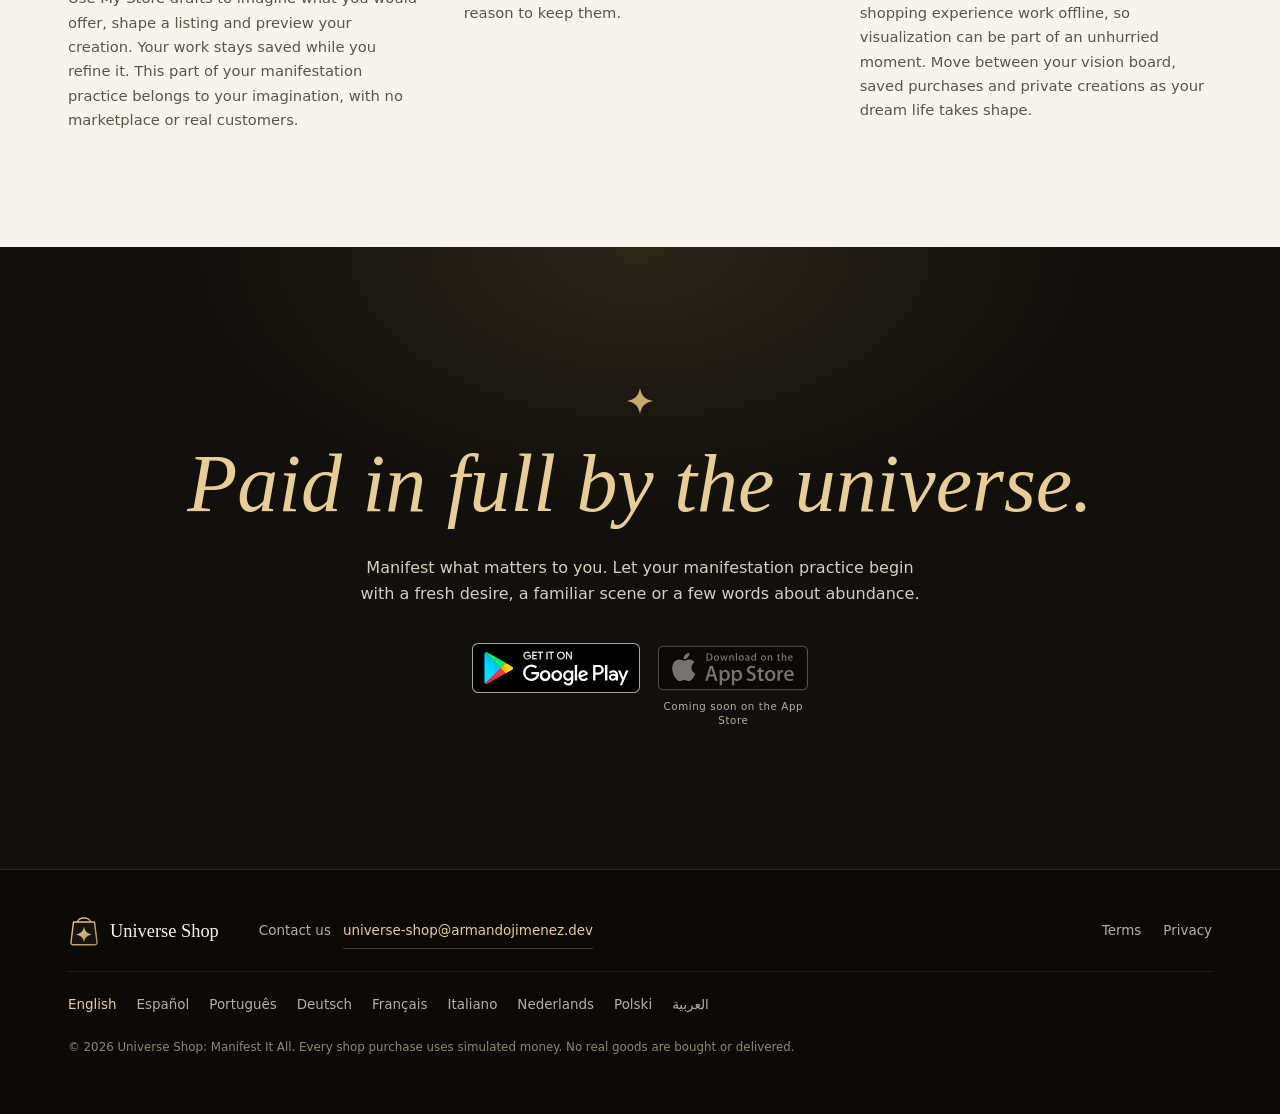
==== commit 9bf16278: "Contact address: universe-shop@armandojimenez.dev Co-Authored-By: Claude Fable 5.2 <noreply@anthropi" ====
--- a/index.html
+++ b/index.html
@@ -253,7 +253,7 @@
     <div class="foot__brand"><svg class="mark" viewBox="8 10 32 32" aria-hidden="true"><defs><linearGradient id="mk" x1="0" y1="0" x2="1" y2="1"><stop offset="0" stop-color="#E8CD96"/><stop offset="1" stop-color="#B08D57"/></linearGradient></defs><path d="M17.5 17.5C17.5 11.5 30.5 11.5 30.5 17.5" fill="none" stroke="url(#mk)" stroke-width="1.6" stroke-linecap="round"/><path d="M13.5 17L34.5 17 37 37.2Q37.3 39.8 34.6 39.8L13.4 39.8Q10.7 39.8 11 37.2Z" fill="#171310" stroke="url(#mk)" stroke-width="1.4" stroke-linejoin="round"/><path d="M24 21.5C24.9 26.4 27.1 28.6 32 29.5 27.1 30.4 24.9 32.6 24 37.5 23.1 32.6 20.9 30.4 16 29.5 20.9 28.6 23.1 26.4 24 21.5Z" fill="url(#mk)"/></svg><span>Universe Shop</span></div>
     <div class="foot__contact">
       <span>Contact us</span>
-      <button type="button" data-copy-email="hello@armandojimenez.dev" aria-label="Copy email address: hello@armandojimenez.dev">hello@armandojimenez.dev</button>
+      <button type="button" data-copy-email="universe-shop@armandojimenez.dev" aria-label="Copy email address: universe-shop@armandojimenez.dev">universe-shop@armandojimenez.dev</button>
     </div>
     <nav class="foot__links">
       <a href="https://armandojimenez.dev/apps/universe-shop/terms.html">Terms</a>
